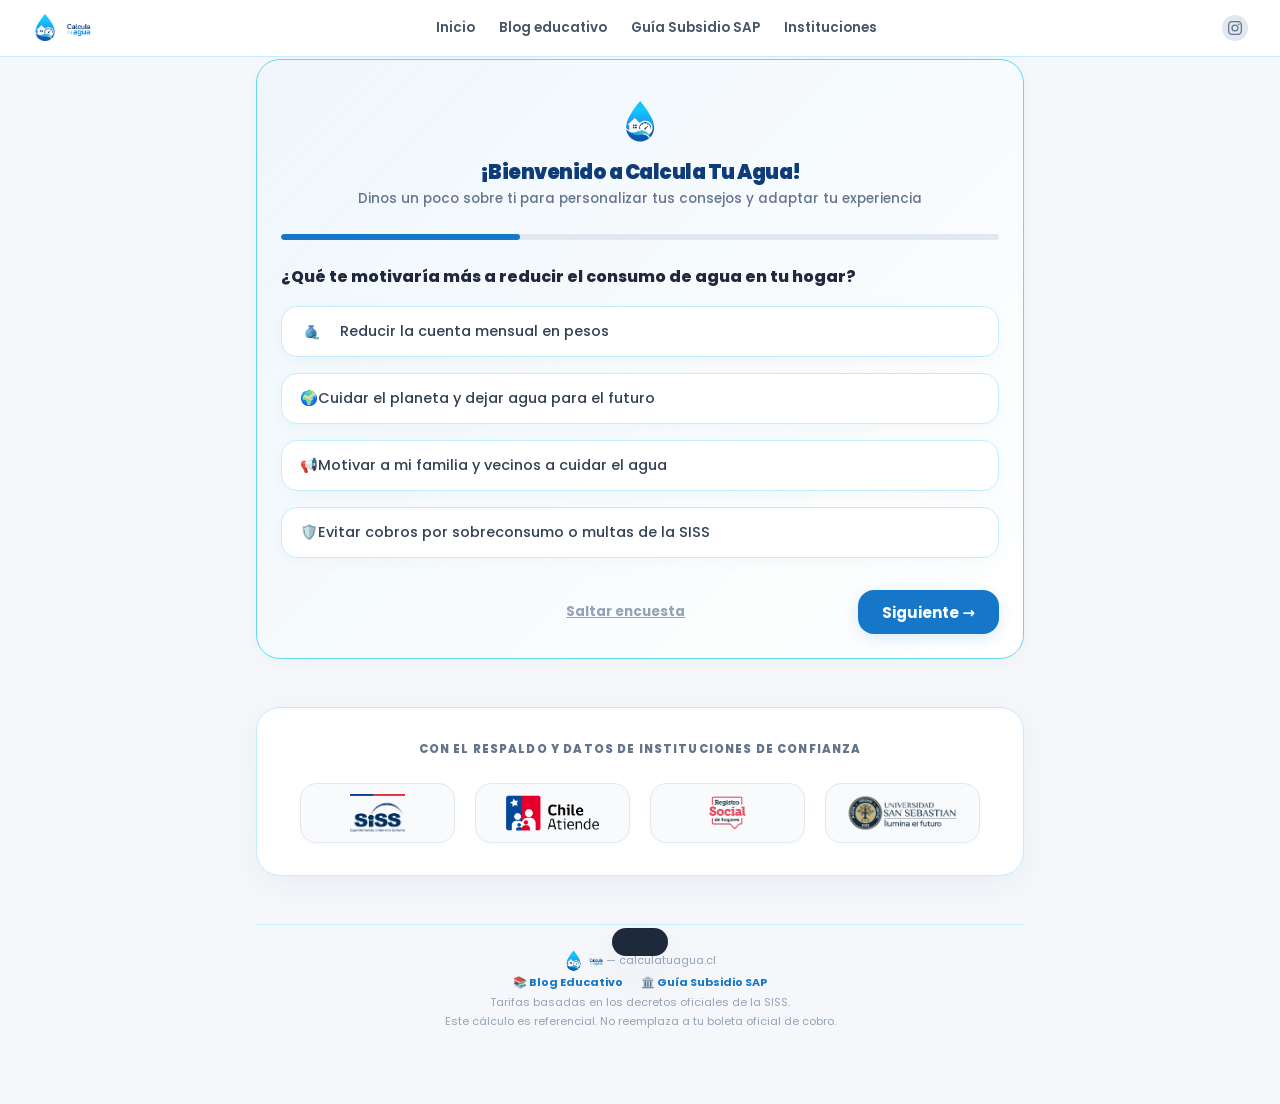
==== index.html @ 757440ad "cambios header" ====
<!DOCTYPE html>
<html lang="es">

<head>
  <meta charset="UTF-8">
  <meta name="viewport" content="width=device-width, initial-scale=1.0">
  <title>Calcula Tu Agua — Ahorra agua, ahorra dinero</title>
  <meta name="description"
    content="Calcula tu consumo de agua, descubre cuánto puedes ahorrar y conoce los subsidios disponibles para familias en Chile. calculatuagua.cl">
  <meta name="keywords"
    content="calcula tu agua, calculadora de agua chile, subsidio agua chile, subsidio sap, siss tarifas agua, consumo agua chile, ahorrar agua chile">

  <!-- Open Graph / Facebook -->
  <meta property="og:type" content="website">
  <meta property="og:url" content="https://calculatuagua.cl/">
  <meta property="og:title" content="Calcula Tu Agua — Simula tu boleta y ahorra agua">
  <meta property="og:description"
    content="Descubre cuánto gastas en agua, cuánto puedes ahorrar con hábitos eficientes y qué subsidios tienes disponibles en Chile.">
  <meta property="og:image" content="https://calculatuagua.cl/logo.png">

  <!-- Twitter -->
  <meta property="twitter:card" content="summary_large_image">
  <meta property="twitter:url" content="https://calculatuagua.cl/">
  <meta property="twitter:title" content="Calcula Tu Agua — Simula tu boleta y ahorra agua">
  <meta property="twitter:description"
    content="Descubre cuánto gastas en agua, cuánto puedes ahorrar con hábitos eficientes y qué subsidios tienes disponibles en Chile.">
  <meta property="twitter:image" content="https://calculatuagua.cl/logo.png">

  <!-- Google Search Console Verification -->
  <meta name="google-site-verification" content="AGREGAR_AQUI_TU_CODIGO_DE_VERIFICACION_DE_GOOGLE">

  <link rel="preconnect" href="https://fonts.googleapis.com">
  <link rel="preconnect" href="https://fonts.gstatic.com" crossorigin>
  <link href="https://fonts.googleapis.com/css2?family=Poppins:wght@300;400;500;600;700;800;900&display=swap"
    rel="stylesheet">
  <link rel="stylesheet" href="estilos_branding.css">
  <link rel="icon" type="image/png" href="logo.png">
  <script src="tarifas.js"></script>
</head>

<body>

  <!-- HEADER PRINCIPAL -->
  <header class="home-header">
    <a href="index.html" class="header-brand">
      <img src="logo.png" alt="Logo" class="header-logo-icon">
      <img src="logo_letras.png" alt="Calcula Tu Agua" class="header-logo-text">
    </a>
    <nav class="header-nav">
      <a href="index.html">Inicio</a>
      <a href="blog.html">Blog educativo</a>
      <a href="subsidio-sap.html">Guía Subsidio SAP</a>
      <a href="#institutionalSection">Instituciones</a>
    </nav>
    <div class="header-social">
      <a href="https://www.instagram.com/calculatuagua/?hl=es" target="_blank" rel="noopener" class="instagram-btn"
        aria-label="Instagram" title="Síguenos en Instagram">
        <svg width="14" height="14" fill="currentColor" viewBox="0 0 16 16">
          <path
            d="M8 0C5.829 0 5.556.01 4.703.048 3.85.088 3.269.222 2.76.42a3.9 3.9 0 0 0-1.417.923A3.9 3.9 0 0 0 .42 2.76C.222 3.268.087 3.85.048 4.7.01 5.555 0 5.827 0 8.001c0 2.172.01 2.444.048 3.297.04.852.174 1.433.372 1.942.205.526.478.972.923 1.417.444.445.89.719 1.416.923.51.198 1.09.333 1.942.372C5.555 15.99 5.827 16 8 16s2.444-.01 3.298-.048c.851-.04 1.434-.174 1.943-.372a3.9 3.9 0 0 0 1.416-.923c.445-.445.718-.891.923-1.417.197-.509.332-1.09.372-1.942C15.99 10.445 16 10.173 16 8s-.01-2.445-.048-3.299c-.04-.851-.175-1.433-.372-1.941a3.9 3.9 0 0 0-.923-1.417A3.9 3.9 0 0 0 13.24.42c-.51-.198-1.092-.333-1.943-.372C10.443.01 10.172 0 7.998 0zm-.717 1.442h.718c2.136 0 2.389.007 3.232.046.78.035 1.204.166 1.486.275.373.145.64.319.92.599s.453.546.598.92c.11.281.24.705.275 1.485.039.843.047 1.096.047 3.231s-.008 2.389-.047 3.232c-.035.78-.166 1.203-.275 1.485a2.5 2.5 0 0 1-.599.919c-.28.28-.546.453-.92.598-.28.11-.704.24-1.485.276-.843.038-1.096.047-3.232.047s-2.39-.009-3.233-.047c-.78-.036-1.203-.166-1.485-.276a2.5 2.5 0 0 1-.92-.598 2.5 2.5 0 0 1-.6-.92c-.109-.281-.24-.705-.275-1.485-.038-.843-.046-1.096-.046-3.233s.008-2.388.046-3.231c.036-.78.166-1.204.276-1.486.145-.373.319-.64.599-.92.28-.28.546-.453.92-.598.282-.11.705-.24 1.485-.276.738-.034 1.024-.044 2.515-.045zm4.988 1.328a.96.96 0 1 0 0 1.92.96.96 0 0 0 0-1.92m-4.27 1.122a4.109 4.109 0 1 0 0 8.217 4.109 4.109 0 0 0 0-8.217m0 1.441a2.667 2.667 0 1 1 0 5.334 2.667 2.667 0 0 1 0-5.334" />
        </svg>
      </a>
    </div>
  </header>

  <!-- HERO -->
  <div class="hero" id="heroSection">
    <div class="hero-blob hero-blob-1"></div>
    <div class="hero-blob hero-blob-2"></div>
    <h1 class="hero-logo-container"
      style="font-size: inherit; font-weight: inherit; margin: 0; line-height: inherit; display: flex; align-items: center; justify-content: center; gap: 12px; flex-wrap: wrap;">
      <img src="logo.png" alt="Logo" class="hero-logo-img" style="height: 52px; width: auto; object-fit: contain;">
      <img src="logo_letras.png" alt="Calcula Tu Agua" class="hero-logo-text"
        style="height: 46px; width: auto; object-fit: contain;">
    </h1>
    <p class="hero-sub">Descubre cuánto gastas en agua, cuánto puedes ahorrar y qué subsidios tienes disponibles</p>
    <div class="hero-badge" id="heroBadge"> calculatuagua.cl — Herramienta para familias chilenas</div>
    <div class="wave-bottom">
      <svg viewBox="0 0 1440 70" preserveAspectRatio="none">
        <path d="M0,35 C240,70 480,0 720,35 C960,70 1200,0 1440,35 L1440,70 L0,70 Z" fill="var(--bg)" />
      </svg>
    </div>
  </div>

  <div class="container">

    <!-- ═══ PAGE 0: ONBOARDING CUESTIONARIO ═══ -->
    <div class="page" id="pageOnboarding">
      <div class="card card-featured stagger" style="margin-top: 2rem;">
        <div class="panel-header">
          <span class="panel-emoji">
            <img src="logo.png" alt="" style="height: 48px; width: auto; object-fit: contain; vertical-align: middle;"
              onerror="this.style.display='none'; this.nextElementSibling.style.display='inline';">
            <span style="display: none;">👋</span>
          </span>
          <div class="panel-title" style="font-size: 20px; font-weight: 900; color: var(--pri-dark);">¡Bienvenido a
            Calcula Tu Agua!</div>
          <div class="panel-subtitle" style="font-size: 13.5px; color: var(--gray-500); margin-top: 4px;">Dinos un poco
            sobre ti para personalizar tus consejos y adaptar tu experiencia</div>
        </div>

        <div class="carousel-progress"
          style="margin: 1.5rem 0; background: #e2e8f0; height: 6px; border-radius: 3px; overflow: hidden;">
          <div class="carousel-progress-fill" id="onboardingProgress"
            style="width: 33%; height: 100%; background: var(--pri); transition: width 0.3s;"></div>
        </div>

        <div id="onboardingQuestionContainer" style="min-height: 180px; margin-bottom: 1.5rem;"></div>

        <div style="display: flex; gap: 10px; justify-content: space-between; align-items: center; flex-wrap: wrap;">
          <button class="carousel-back" id="btnOnboardingPrev" onclick="onboardingPrev()"
            style="visibility: hidden; padding: 10px 18px; border: 1.5px solid var(--border); background: var(--card); border-radius: var(--r); font-weight: 700; color: var(--gray-600); cursor: pointer;">←
            Anterior</button>
          <button onclick="skipOnboarding()"
            style="font-size: 13.5px; font-weight: 700; color: var(--gray-400); background: none; border: none; cursor: pointer; text-decoration: underline;">Saltar
            encuesta</button>
          <button class="carousel-arrow carousel-next" id="btnOnboardingNext" onclick="onboardingNext()"
            style="padding: 10px 24px; min-height: 44px; margin: 0; display: inline-flex; align-items: center; justify-content: center; background: var(--pri); color: white; border: none; border-radius: var(--r); font-weight: 700; cursor: pointer;">Siguiente
            →</button>
        </div>
      </div>
    </div>

    <!-- ═══ PAGE 1: INPUT ═══ -->
    <div class="page active" id="pageInput">

      <div id="profileBadgeContainer" style="margin-bottom: 1rem; display: none;"></div>
      <div id="profileNoticeContainer"></div>

      <div class="section-label"><span class="dot"></span> Tu ubicación y empresa de agua</div>
      <div class="card card-featured">
        <div class="card-header"><span class="icon-badge"><img src="icon_location.png" alt=""
              onerror="this.style.display='none'; this.nextElementSibling.style.display='inline-block';"><span
              style="display: none; font-size: 18px;">📍</span></span>Ubicación y Empresa Sanitaria</div>
        <div style="display: flex; flex-direction: column; gap: 12px; margin-top: 8px;">
          <div>
            <label for="regionSelect"
              style="font-size: 11px; font-weight: 700; color: var(--gray-500); text-transform: uppercase; margin-bottom: 4px; display: block;">Región</label>
            <select id="regionSelect" class="region-select" aria-label="Región"></select>
          </div>
          <div>
            <label for="communeSelect"
              style="font-size: 11px; font-weight: 700; color: var(--gray-500); text-transform: uppercase; margin-bottom: 4px; display: block;">Comuna</label>
            <select id="communeSelect" class="region-select" aria-label="Comuna"></select>
          </div>
          <div id="companyAutoInfo" style="display: none;">
            <label
              style="font-size: 11px; font-weight: 700; color: var(--gray-500); text-transform: uppercase; margin-bottom: 4px; display: block;">Empresa
              Sanitaria</label>
            <div id="companyAutoName"
              style="background: var(--gray-50); border: 1.5px solid var(--border); border-radius: var(--r); padding: 10px 14px; font-size: 14px; font-weight: 600; color: var(--pri-dark); display: flex; align-items: center; gap: 8px;">
              <span class="icon-badge sm"><img src="icon_location.png" alt=""
                  onerror="this.style.display='none'; this.nextElementSibling.style.display='inline-block';"><span
                  style="display: none; font-size: 14px;">🏢</span></span>
              <span id="companyAutoText"></span>
            </div>
          </div>
          <div id="companySelectContainer" style="display: none;">
            <label for="companySelect"
              style="font-size: 11px; font-weight: 700; color: var(--gray-500); text-transform: uppercase; margin-bottom: 4px; display: block;">Empresa
              Sanitaria / Sector Tarifario</label>
            <select id="companySelect" class="region-select" aria-label="Empresa sanitaria"></select>
          </div>
        </div>
      </div>

      <div class="section-label"><span class="dot"></span> Opciones de facturación</div>
      <div class="card">
        <div class="card-header"><span class="icon-badge"><img src="icon_settings.png" alt=""
              onerror="this.style.display='none'; this.nextElementSibling.style.display='inline-block';"><span
              style="display: none; font-size: 18px;">⚙️</span></span>Opciones de cálculo</div>
        <div style="display: flex; flex-direction: column; gap: 12px; margin-top: 8px;">
          <label
            style="display: flex; align-items: flex-start; gap: 10px; cursor: pointer; font-size: 14.5px; font-weight: 500; color: var(--gray-700);">
            <input type="checkbox" id="chkSewer"
              style="margin-top: 4px; width: 18px; height: 18px; accent-color: var(--pri); cursor: pointer;">
            <div>
              <strong style="display: inline-flex; align-items: center; gap: 4px;"><span class="icon-badge sm"><img
                    src="logo.png" alt=""
                    onerror="this.style.display='none'; this.nextElementSibling.style.display='inline-block';"><span
                    style="display: none; font-size: 14px;">💧</span></span>Incluir agua sucia (Alcantarillado)</strong>
              <div style="font-size: 12px; color: var(--gray-400); font-weight: 400;">Activa esto si también te cobran
                por retirar y limpiar el agua usada en el hogar</div>
            </div>
          </label>
          <label
            style="display: flex; align-items: flex-start; gap: 10px; cursor: pointer; font-size: 14.5px; font-weight: 500; color: var(--gray-700);">
            <input type="checkbox" id="chkIva"
              style="margin-top: 4px; width: 18px; height: 18px; accent-color: var(--pri); cursor: pointer;">
            <div>
              <strong style="display: inline-flex; align-items: center; gap: 4px;"><span class="icon-badge sm"><img
                    src="icon_calc.png" alt=""
                    onerror="this.style.display='none'; this.nextElementSibling.style.display='inline-block';"><span
                    style="display: none; font-size: 14px;">🧾</span></span>Incluir IVA (19%)</strong>
              <div style="font-size: 12px; color: var(--gray-400); font-weight: 400;">Agrega el impuesto obligatorio
                (IVA) para ver el precio total real a pagar</div>
            </div>
          </label>
          <label
            style="display: flex; align-items: flex-start; gap: 10px; cursor: pointer; font-size: 14.5px; font-weight: 500; color: var(--gray-700);">
            <input type="checkbox" id="chkSummer"
              style="margin-top: 4px; width: 18px; height: 18px; accent-color: var(--pri); cursor: pointer;">
            <div>
              <strong style="display: inline-flex; align-items: center; gap: 4px;"><span class="icon-badge sm"><img
                    src="icon_summer.png" alt=""
                    onerror="this.style.display='none'; this.nextElementSibling.style.display='inline-block';"><span
                    style="display: none; font-size: 14px;">☀️</span></span>Recargo de Verano (Sobreconsumo)</strong>
              <div style="font-size: 12px; color: var(--gray-400); font-weight: 400;">Activa esto si estás en los meses
                de verano y tu consumo supera los 40 m³ al mes</div>
            </div>
          </label>
        </div>
      </div>

      <div class="section-label"><span class="dot"></span> ¿Cuántas personas viven en tu hogar?</div>
      <div class="card">
        <div class="people-row stagger" id="peopleRow" role="group" aria-label="Número de personas"></div>
      </div>

      <div class="section-label"><span class="dot"></span> Ajusta tus hábitos de consumo</div>
      <div class="card" id="activityList"></div>

      <div class="cta-wrap">
        <button class="cta-btn" id="calcBtn" onclick="showResults()">
          <span class="cta-icon"><img src="icon_calc.png" alt=""
              style="height: 1.2em; width: auto; vertical-align: middle; margin-right: 4px;"
              onerror="this.style.display='none'; this.nextElementSibling.style.display='inline';"><span
              style="display: none;">📊</span></span> Calcular mi consumo
        </button>
      </div>
    </div>

    <!-- ═══ PAGE 2: RESULTS CAROUSEL ═══ -->
    <div class="page" id="pageResults">
      <div class="carousel-wrapper">
        <div class="carousel-topbar">
          <button class="carousel-back" onclick="goBack()">← Volver a editar</button>
          <img src="logo.png" alt="" style="height: 28px; width: auto; object-fit: contain;"
            onerror="this.style.display='none';">
          <div class="carousel-counter" id="carouselCounter">1 / 5</div>
        </div>

        <div class="carousel-viewport" id="carouselViewport">

          <!-- PANEL 1: Tu Consumo -->
          <div class="panel active" id="panel-0">
            <div class="panel-inner">
              <div class="panel-header">
                <span class="panel-emoji">
                  <img src="logo.png" alt=""
                    style="height: 48px; width: auto; object-fit: contain; vertical-align: middle;"
                    onerror="this.style.display='none'; this.nextElementSibling.style.display='inline';">
                  <span style="display: none;">💧</span>
                </span>
                <div class="panel-title">Tu Consumo Mensual</div>
                <div class="panel-subtitle">Así es como usas el agua cada mes</div>
              </div>
              <div class="panel-body" id="panelConsumo"></div>
            </div>
          </div>

          <!-- PANEL 2: Comparación -->
          <div class="panel" id="panel-1">
            <div class="panel-inner">
              <div class="panel-header">
                <span class="panel-emoji">
                  <img src="icon_comparison.png" alt=""
                    style="height: 48px; width: auto; object-fit: contain; vertical-align: middle;"
                    onerror="this.style.display='none'; this.nextElementSibling.style.display='inline';">
                  <span style="display: none;">📊</span>
                </span>
                <div class="panel-title">¿Cómo te comparas?</div>
                <div class="panel-subtitle">Tu consumo vs. el promedio chileno</div>
              </div>
              <div class="panel-body" id="panelCompara"></div>
            </div>
          </div>

          <!-- PANEL 3: Subsidios -->
          <div class="panel" id="panel-2">
            <div class="panel-inner">
              <div class="panel-header">
                <span class="panel-emoji">
                  <img src="icon_subsidies.png" alt=""
                    style="height: 48px; width: auto; object-fit: contain; vertical-align: middle;"
                    onerror="this.style.display='none'; this.nextElementSibling.style.display='inline';">
                  <span style="display: none;">🏛️</span>
                </span>
                <div class="panel-title">Subsidios para Ti</div>
                <div class="panel-subtitle">Ayuda disponible para tu hogar</div>
              </div>
              <div class="panel-body" id="panelSubsidio"></div>
            </div>
          </div>

          <!-- PANEL 4: Ahorro -->
          <div class="panel" id="panel-3">
            <div class="panel-inner">
              <div class="panel-header">
                <span class="panel-emoji">
                  <img src="icon_savings.png" alt=""
                    style="height: 48px; width: auto; object-fit: contain; vertical-align: middle;"
                    onerror="this.style.display='none'; this.nextElementSibling.style.display='inline';">
                  <span style="display: none;">💰</span>
                </span>
                <div class="panel-title">¡Puedes Ahorrar!</div>
                <div class="panel-subtitle">Si adoptas hábitos eficientes</div>
              </div>
              <div class="panel-body" id="panelAhorro"></div>
            </div>
          </div>

          <!-- PANEL 5: Consejos + Compartir -->
          <div class="panel" id="panel-4">
            <div class="panel-inner">
              <div class="panel-header">
                <span class="panel-emoji">
                  <img src="icon_tips.png" alt=""
                    style="height: 48px; width: auto; object-fit: contain; vertical-align: middle;"
                    onerror="this.style.display='none'; this.nextElementSibling.style.display='inline';">
                  <span style="display: none;">🌟</span>
                </span>
                <div class="panel-title">Consejos para Ti</div>
                <div class="panel-subtitle">Cambia estos hábitos y ahorra</div>
              </div>
              <div class="panel-body" id="panelConsejos"></div>
            </div>
          </div>

        </div>

        <div class="carousel-progress">
          <div class="carousel-progress-fill" id="progressFill" style="width:20%"></div>
        </div>

        <div class="carousel-nav">
          <div class="carousel-dots" id="carouselDots"></div>
          <div class="carousel-buttons">
            <button class="carousel-arrow carousel-prev" id="btnPrev" onclick="carouselPrev()" disabled>
              ← Anterior
            </button>
            <button class="carousel-arrow carousel-next" id="btnNext" onclick="carouselNext()">
              Siguiente →
            </button>
          </div>
        </div>
      </div>
    </div>

    <!-- Sección de Logos Institucionales Reorganizados y Llamativos (USS, SISS, ChileAtiende, RSH) -->
    <div class="institutional-section stagger" id="institutionalSection">
      <p class="institutional-title">Con el respaldo y datos de instituciones de confianza</p>
      <div class="institutional-logos">
        <!-- Logo SISS (Superintendencia de Servicios Sanitarios) -->
        <a href="https://www.siss.gob.cl" target="_blank" rel="noopener" class="inst-logo-card">
          <!-- Espacio para agregar logo_siss.png en alta calidad -->
          <img src="logo_siss.png" alt="SISS" class="inst-logo-img"
            onerror="this.style.display='none'; this.nextElementSibling.style.display='block';">
          <span class="inst-logo-fallback" style="display: none;">SISS</span>
        </a>

        <!-- Logo ChileAtiende -->
        <a href="https://www.chileatiende.gob.cl" target="_blank" rel="noopener" class="inst-logo-card">
          <!-- Espacio para agregar logo_chileatiende.png en alta calidad -->
          <img src="logo_chileatiende.png" alt="ChileAtiende" class="inst-logo-img"
            onerror="this.style.display='none'; this.nextElementSibling.style.display='block';">
          <span class="inst-logo-fallback" style="display: none;">ChileAtiende</span>
        </a>

        <!-- Logo RSH (Registro Social de Hogares) -->
        <a href="https://rsh.ministeriodesarrollosocial.gob.cl" target="_blank" rel="noopener" class="inst-logo-card">
          <!-- Espacio para agregar logo_rsh.png en alta calidad -->
          <img src="logo_rsh.png" alt="Registro Social de Hogares" class="inst-logo-img"
            onerror="this.style.display='none'; this.nextElementSibling.style.display='block';">
          <span class="inst-logo-fallback" style="display: none;">RSH</span>
        </a>

        <!-- Logo USS (Universidad San Sebastián) -->
        <a href="https://www.uss.cl" target="_blank" rel="noopener" class="inst-logo-card">
          <!-- Espacio para agregar logo_uss.png en alta calidad -->
          <img src="logo_uss.png" alt="Universidad San Sebastián" class="inst-logo-img"
            onerror="this.style.display='none'; this.nextElementSibling.style.display='block';">
          <span class="inst-logo-fallback" style="display: none;">USS</span>
        </a>
      </div>
    </div>

    <div class="footer">
      <strong style="display: inline-flex; align-items: center; gap: 6px; vertical-align: middle;">
        <img src="logo.png" alt="Logo" style="height: 24px; width: auto; object-fit: contain;">
        <img src="logo_letras.png" alt="Calcula Tu Agua" style="height: 18px; width: auto; object-fit: contain;">
      </strong> — calculatuagua.cl<br>
      <a href="blog.html" style="font-weight: 700; color: var(--pri); margin-right: 15px;">📚 Blog Educativo</a>
      <a href="subsidio-sap.html" style="font-weight: 700; color: var(--pri);">🏛️ Guía Subsidio SAP</a><br>
      Tarifas basadas en los decretos oficiales de la SISS.<br>
      Este cálculo es referencial. No reemplaza a tu boleta oficial de cobro.
    </div>
  </div>

  <div class="toast" id="toast"></div>

  <script>
    /* ══════════════════════ DATA ══════════════════════ */
    // TARIFF_DB cargado externamente desde tarifas.js

    const REGION_NAMES = {
      "RM": "Región Metropolitana de Santiago",
      "XV": "Región de Arica y Parinacota",
      "I": "Región de Tarapacá",
      "II": "Región de Antofagasta",
      "III": "Región de Atacama",
      "IV": "Región de Coquimbo",
      "V": "Región de Valparaíso",
      "VI": "Región del Libertador General Bernardo O'Higgins",
      "VII": "Región del Maule",
      "XVI": "Región de Ñuble",
      "VIII": "Región del Biobío",
      "IX": "Región de La Araucanía",
      "XIV": "Región de Los Ríos",
      "X": "Región de Los Lagos",
      "XI": "Región de Aysén",
      "XII": "Región de Magallanes y de la Antártica Chilena"
    };

    // Behavioral Profiles (WHY Project)
    const PROFILES = {
      fearful: {
        name: "El Asustadizo (Fearful)",
        emoji: "🛡️",
        desc: "Valoras la seguridad, la certeza y el respaldo institucional de tus cálculos.",
        badgeClass: "badge-fearful"
      },
      stubborn: {
        name: "El Austero (Stubborn)",
        emoji: "🌱",
        desc: "Valoras la ecología y soluciones de costo cero para ahorrar agua de forma práctica.",
        badgeClass: "badge-stubborn"
      },
      homo_economicus: {
        name: "El Calculador (Homo Economicus)",
        emoji: "📈",
        desc: "Valoras el ahorro financiero en pesos y el retorno de inversión.",
        badgeClass: "badge-economicus"
      },
      influencer: {
        name: "El Líder Social (Influencer)",
        emoji: "📢",
        desc: "Valoras el impacto comunitario y te gusta motivar a tus vecinos.",
        badgeClass: "badge-influencer"
      },
      careful: {
        name: "El Cauteloso (Careful)",
        emoji: "🔍",
        desc: "Valoras la precisión técnica y conocer el desglose exacto de las fórmulas.",
        badgeClass: "badge-careful"
      },
      early_adopter: {
        name: "El Pionero (Early Adopter)",
        emoji: "🚀",
        desc: "Te interesan las innovaciones tecnológicas y las tendencias digitales.",
        badgeClass: "badge-early"
      },
      uninterested: {
        name: "El Desinteresado (Uninterested)",
        emoji: "⚡",
        desc: "Prefieres simplicidad, respuestas rápidas y mínimo esfuerzo para calcular.",
        badgeClass: "badge-uninterested"
      }
    };

    const AC = [
      { id: 'shower', lb: 'Ducha', ic: '🚿', ds: 'minutos por persona / día', mn: 0, mx: 20, st: 1, df: 0, u: 'min', lpu: 10, ev: 5, el: null, pp: true, tip: 'Reducir la ducha de 8 a 5 min ahorra ~30 litros por persona al día.', th: [5, 12] },
      { id: 'toilet', lb: 'Descarga de WC', ic: '🚽', ds: 'veces por persona / día', mn: 0, mx: 12, st: 1, df: 0, u: 'veces', lpu: 8, ev: 5, el: 4, pp: true, tip: 'Un WC con doble descarga (3L/6L) puede reducir 50% del consumo del baño.', th: [4, 8] },
      { id: 'teeth', lb: 'Cepillado de dientes', ic: '🪥', ds: 'veces por persona / día', mn: 0, mx: 6, st: 1, df: 0, u: 'veces', lpu: 6, ev: 3, el: 1, pp: true, tip: 'Cerrar la llave mientras te cepillas ahorra hasta 5 litros por cepillado.', th: [2, 4] },
      { id: 'dishes', lb: 'Lavado de platos', ic: '🍽️', ds: 'veces al día (hogar)', mn: 0, mx: 6, st: 1, df: 0, u: 'veces', lpu: 15, ev: 2, el: 5, pp: false, tip: 'Llenar un recipiente reduce de 15 a 5 litros por lavada.', th: [2, 4] },
      { id: 'laundry', lb: 'Lavadora', ic: '👕', ds: 'cargas por semana', mn: 0, mx: 14, st: 1, df: 0, u: 'cargas', lpu: 65, ev: 2, el: null, pp: false, wk: true, tip: 'Usa carga completa y programa corto. Evita lavadas parciales.', th: [3, 7] },
      { id: 'cook', lb: 'Cocinar, beber y otros', ic: '🍳', ds: 'litros estimados / día (hogar)', mn: 0, mx: 30, st: 1, df: 0, u: 'L', lpu: 1, ev: 6, el: null, pp: false, tip: 'Reutiliza el agua de cocción de verduras para regar plantas.', th: [8, 15] },
      { id: 'garden', lb: 'Riego de jardín / huerto', ic: '🌱', ds: 'veces por semana', mn: 0, mx: 7, st: 1, df: 0, u: 'veces', lpu: 30, ev: 0, el: 20, pp: false, wk: true, tip: 'Riega temprano o al atardecer. Usa agua reutilizada.', th: [2, 5] },
    ];
    const SUB_T = [{ l: 'RSH 0–40%', p: 85 }, { l: 'RSH 41–70%', p: 50 }, { l: 'RSH 71–90%', p: 25 }];
    const SUB_MAX = 13, SUB_MAX_SSO = 15, AVG_PP = 3.8;
    let ppl = 4;
    let selectedTariff = null;
    const V = {}; AC.forEach(a => V[a.id] = a.df);

    // Onboarding Survey State
    let onboardingStep = 0;
    const onboardingAnswers = [];
    let userProfile = null;

    const ONBOARDING_QUESTIONS = [
      {
        q: "¿Qué te motivaría más a reducir el consumo de agua en tu hogar?",
        options: [
          { text: "💵 Reducir la cuenta mensual en pesos", score: { homo_economicus: 3, uninterested: 1 } },
          { text: "🌍 Cuidar el planeta y dejar agua para el futuro", score: { stubborn: 3 } },
          { text: "📢 Motivar a mi familia y vecinos a cuidar el agua", score: { influencer: 3 } },
          { text: "🛡️ Evitar cobros por sobreconsumo o multas de la SISS", score: { careful: 2, fearful: 2 } }
        ]
      },
      {
        q: "¿Cómo actúas frente a las recomendaciones de ahorro?",
        options: [
          { text: "🚀 Me gusta probar nuevas tecnologías y dispositivos eficientes", score: { early_adopter: 3 } },
          { text: "🌱 Prefiero consejos prácticos que no me cuesten un peso", score: { stubborn: 3 } },
          { text: "📈 Solo me interesa si veo una baja real en el cobro de mi boleta", score: { homo_economicus: 3 } },
          { text: "⚡ No me gusta complicarme la vida, prefiero no hacer grandes cambios", score: { uninterested: 3 } }
        ]
      },
      {
        q: "Al tomar decisiones en tu hogar, ¿qué es lo más importante para ti?",
        options: [
          { text: "🛡️ Tener la seguridad y el respaldo técnico de que las cosas funcionan bien", score: { fearful: 3 } },
          { text: "🔍 Saber exactamente en qué se gasta cada peso y cada litro", score: { careful: 3 } },
          { text: "⚡ Tener comodidad y no perder tiempo con cosas complejas", score: { uninterested: 3 } },
          { text: "📢 Ser un referente en mi comunidad para un cambio positivo", score: { influencer: 3 } }
        ]
      }
    ];

    /* ══════════════════════ UTILS ══════════════════════ */
    function gc() { return selectedTariff }

    function calculateDetailedTariff(m3) {
      const c = selectedTariff;
      if (!c) return { fixedCharge: 0, baseVariableCharge: 0, summerSurcharge: 0, sewerageCharge: 0, subtotal: 0, iva: 0, total: 0 };

      const fixedCharge = c.f;

      const includeSummer = document.getElementById('chkSummer') ? document.getElementById('chkSummer').checked : false;
      const includeSewer = document.getElementById('chkSewer') ? document.getElementById('chkSewer').checked : false;
      const includeIva = document.getElementById('chkIva') ? document.getElementById('chkIva').checked : false;

      let baseVariableCharge = 0;
      let summerSurcharge = 0;

      if (includeSummer) {
        if (m3 <= 40) {
          baseVariableCharge = m3 * c.t2;
          summerSurcharge = 0;
        } else {
          baseVariableCharge = 40 * c.t2;
          summerSurcharge = (m3 - 40) * c.t3;
        }
      } else {
        baseVariableCharge = m3 * c.t1;
        summerSurcharge = 0;
      }

      let sewerageCharge = 0;
      if (includeSewer) {
        sewerageCharge = m3 * c.al;
      }

      const subtotal = fixedCharge + baseVariableCharge + summerSurcharge + sewerageCharge;
      let iva = 0;
      if (includeIva) {
        iva = subtotal * 0.19;
      }

      const total = subtotal + iva;

      return {
        fixedCharge: Math.round(fixedCharge),
        baseVariableCharge: Math.round(baseVariableCharge),
        summerSurcharge: Math.round(summerSurcharge),
        sewerageCharge: Math.round(sewerageCharge),
        subtotal: Math.round(subtotal),
        iva: Math.round(iva),
        total: Math.round(total)
      };
    }

    function tariff(m3) {
      return calculateDetailedTariff(m3).total;
    }

    function aD(a, eff) { const val = eff ? a.ev : V[a.id], lit = eff && a.el !== null ? a.el : a.lpu, raw = a.wk ? (val * lit / 7) : (val * lit); return raw * (a.pp ? ppl : 1) }
    function tD(eff) { return Math.round(AC.reduce((s, a) => s + aD(a, eff), 0)) }
    function fm(n) { return Math.round(n).toLocaleString('es-CL') }
    function fD(n) { return parseFloat(n.toFixed(1)) }
    function sC(a) { const v = V[a.id]; return v <= a.th[0] ? 'vol-low' : v <= a.th[1] ? 'vol-med' : 'vol-high' }

    function getEmojiImg(emoji, size = '1.5em', style = '') {
      if (emoji === '📲') {
        return `<svg class="svg-icon" viewBox="0 0 24 24" style="height: ${size}; width: auto; vertical-align: middle; display: inline-block; filter: drop-shadow(0 2px 4px rgba(34, 197, 94, 0.25)); ${style}" xmlns="http://www.w3.org/2000/svg">
          <defs><linearGradient id="waGrad" x1="0%" y1="0%" x2="100%" y2="100%"><stop offset="0%" stop-color="#4ade80" /><stop offset="100%" stop-color="#22c55e" /></linearGradient></defs>
          <circle cx="12" cy="12" r="11" fill="url(#waGrad)" />
          <g transform="translate(3, 3) scale(0.75)">
            <path d="M12.0103 2C6.4877 2 2.01025 6.47745 2.01025 12C2.01025 13.8899 2.5353 15.6599 3.44785 17.1689L2.5561 20.201C2.33055 20.968 3.04315 21.6806 3.81005 21.455L6.842 20.5632C8.35085 21.4758 10.1207 22.0008 12.0103 22.0008C17.5328 22.0008 22.0103 17.5233 22.0103 12.0008C22.0103 6.47825 17.5328 2.0008 12.0103 2.0008ZM16.3262 15.5619C16.2057 15.9085 15.7171 16.2443 15.2285 16.3537C14.8927 16.4308 14.4485 16.4855 13.0805 15.9263C11.3963 15.2446 10.191 13.7915 10.0927 13.6593C9.99435 13.5271 9.2415 12.5441 9.2415 11.5283C9.2415 10.5126 9.7742 10.0035 9.9729 9.7946C10.1716 9.5857 10.4571 9.5085 10.6997 9.5085C10.8202 9.5085 10.9295 9.5085 11.0278 9.5195C11.1261 9.5305 11.3248 9.5741 11.456 9.8816C11.5765 10.1565 11.873 10.8712 11.906 10.9369C11.939 11.0026 11.972 11.0908 11.9173 11.2002C11.8626 11.3096 11.8188 11.3533 11.7531 11.4304C11.6874 11.5075 11.6103 11.5957 11.5332 11.6839C11.4561 11.7721 11.3679 11.8704 11.4662 12.0465C11.5645 12.2226 11.906 12.7873 12.4172 13.2452C13.0526 13.8247 13.5742 14.0008 13.7941 14.089C13.9146 14.1326 14.0458 14.1326 14.1552 14.0121C14.2646 13.8916 14.3958 13.6929 14.527 13.4942C14.6582 13.2955 14.7464 13.2736 14.9563 13.3507C15.1662 13.4278 16.2704 13.9704 16.4903 14.0798C16.7102 14.1892 16.8529 14.2329 16.9076 14.3211C16.9623 14.4093 16.9623 14.8693 16.8529 15.1768L16.3262 15.5619Z" fill="white" />
          </g>
        </svg><span style="display: none;">${emoji}</span>`;
      }
      if (emoji === '📄') {
        return `<svg class="svg-icon" viewBox="0 0 24 24" style="height: ${size}; width: auto; vertical-align: middle; display: inline-block; filter: drop-shadow(0 2px 4px rgba(239, 68, 68, 0.25)); ${style}" xmlns="http://www.w3.org/2000/svg">
          <defs><linearGradient id="pdfGrad" x1="0%" y1="0%" x2="100%" y2="100%"><stop offset="0%" stop-color="#f87171" /><stop offset="100%" stop-color="#ef4444" /></linearGradient></defs>
          <circle cx="12" cy="12" r="11" fill="url(#pdfGrad)" />
          <path d="M8 7v10h8V9.5L13.5 7H8zm4.5 1v2.5H15v.5h-2.5V8zM9.5 9h2v.5h-2V9zm0 2h5v.5h-5V11zm0 2h5v.5h-5V13z" fill="white" />
        </svg><span style="display: none;">${emoji}</span>`;
      }
      if (emoji === '💾') {
        return `<svg class="svg-icon" viewBox="0 0 24 24" style="height: ${size}; width: auto; vertical-align: middle; display: inline-block; filter: drop-shadow(0 2px 4px rgba(37, 99, 235, 0.25)); ${style}" xmlns="http://www.w3.org/2000/svg">
          <defs><linearGradient id="saveGrad" x1="0%" y1="0%" x2="100%" y2="100%"><stop offset="0%" stop-color="#60a5fa" /><stop offset="100%" stop-color="#2563eb" /></linearGradient></defs>
          <circle cx="12" cy="12" r="11" fill="url(#saveGrad)" />
          <path d="M7 7h8.5L17 8.5V17H7V7zm2 1v3.5h5V8H9zm0 8h6v-3.5H9V16z" fill="white" />
        </svg><span style="display: none;">${emoji}</span>`;
      }
      if (emoji === '📂') {
        return `<svg class="svg-icon" viewBox="0 0 24 24" style="height: ${size}; width: auto; vertical-align: middle; display: inline-block; filter: drop-shadow(0 2px 4px rgba(245, 158, 11, 0.25)); ${style}" xmlns="http://www.w3.org/2000/svg">
          <defs><linearGradient id="loadGrad" x1="0%" y1="0%" x2="100%" y2="100%"><stop offset="0%" stop-color="#fbbf24" /><stop offset="100%" stop-color="#d97706" /></linearGradient></defs>
          <circle cx="12" cy="12" r="11" fill="url(#loadGrad)" />
          <path d="M6 7v10h12V9h-5.5L11 7H6zm1.5 3h9v5.5h-9V10z" fill="white" />
        </svg><span style="display: none;">${emoji}</span>`;
      }
      if (emoji === '🔄') {
        return `<svg class="svg-icon" viewBox="0 0 24 24" style="height: ${size}; width: auto; vertical-align: middle; display: inline-block; filter: drop-shadow(0 2px 4px rgba(6, 182, 212, 0.25)); ${style}" xmlns="http://www.w3.org/2000/svg">
          <defs><linearGradient id="resetGrad" x1="0%" y1="0%" x2="100%" y2="100%"><stop offset="0%" stop-color="#22d3ee" /><stop offset="100%" stop-color="#0891b2" /></linearGradient></defs>
          <circle cx="12" cy="12" r="11" fill="url(#resetGrad)" />
          <path d="M12 7.5v-2L8.5 8.5 12 11.5v-2a3.5 3.5 0 1 1-3.5 3.5H7a5 5 0 1 0 5-5z" fill="white" />
        </svg><span style="display: none;">${emoji}</span>`;
      }
      if (emoji === '🍞') {
        return `<svg class="svg-icon" viewBox="0 0 24 24" style="height: ${size}; width: auto; vertical-align: middle; display: inline-block; filter: drop-shadow(0 2px 4px rgba(249, 115, 22, 0.25)); ${style}" xmlns="http://www.w3.org/2000/svg">
          <defs><linearGradient id="breadGrad" x1="0%" y1="0%" x2="100%" y2="100%"><stop offset="0%" stop-color="#fcd34d" /><stop offset="100%" stop-color="#f97316" /></linearGradient></defs>
          <circle cx="12" cy="12" r="11" fill="url(#breadGrad)" />
          <g transform="translate(4, 4) scale(0.03125)">
            <path d="M256 32C192 32 0 64 0 192c0 35.3 28.7 64 64 64V432c0 26.5 21.5 48 48 48H400c26.5 0 48-21.5 48-48V256c35.3 0 64-28.7 64-64C512 64 320 32 256 32z" fill="white" />
          </g>
        </svg><span style="display: none;">${emoji}</span>`;
      }
      if (emoji === '🚌') {
        return `<svg class="svg-icon" viewBox="0 0 24 24" style="height: ${size}; width: auto; vertical-align: middle; display: inline-block; filter: drop-shadow(0 2px 4px rgba(220, 38, 38, 0.25)); ${style}" xmlns="http://www.w3.org/2000/svg">
          <defs><linearGradient id="busGrad" x1="0%" y1="0%" x2="100%" y2="100%"><stop offset="0%" stop-color="#f87171" /><stop offset="100%" stop-color="#dc2626" /></linearGradient></defs>
          <circle cx="12" cy="12" r="11" fill="url(#busGrad)" />
          <g transform="translate(4, 4)">
            <path d="M16 7a1 1 0 0 1-1 1v3.5c0 .818-.393 1.544-1 2v2a.5.5 0 0 1-.5.5h-2a.5.5 0 0 1-.5-.5V14H5v1.5a.5.5 0 0 1-.5.5h-2a.5.5 0 0 1-.5-.5v-2a2.5 2.5 0 0 1-1-2V8a1 1 0 0 1-1-1V5a1 1 0 0 1 1-1V2.64C1 1.452 1.845.408 3.064.268A44 44 0 0 1 8 0c2.1 0 3.792.136 4.936.268C14.155.408 15 1.452 15 2.64V4a1 1 0 0 1 1 1zM3.552 3.22A43 43 0 0 1 8 3c1.837 0 3.353.107 4.448.22a.5.5 0 0 0 .104-.994A44 44 0 0 0 8 2c-1.876 0-3.426.109-4.552.226a.5.5 0 1 0 .104.994M8 4c-1.876 0-3.426.109-4.552.226A.5.5 0 0 0 3 4.723v3.554a.5.5 0 0 0 .448.497C4.574 8.891 6.124 9 8 9s3.426-.109 4.552-.226A.5.5 0 0 0 13 8.277V4.723a.5.5 0 0 0-.448-.497A44 44 0 0 0 8 4m-3 7a1 1 0 1 0-2 0 1 1 0 0 0 2 0m8 0a1 1 0 1 0-2 0 1 1 0 0 0 2 0m-7 0a1 1 0 0 0 1 1h2a1 1 0 1 0 0-2H7a1 1 0 0 0-1 1" fill="white" />
          </g>
        </svg><span style="display: none;">${emoji}</span>`;
      }
      if (emoji === '🫒') {
        return `<svg class="svg-icon" viewBox="0 0 24 24" style="height: ${size}; width: auto; vertical-align: middle; display: inline-block; filter: drop-shadow(0 2px 4px rgba(101, 163, 13, 0.25)); ${style}" xmlns="http://www.w3.org/2000/svg">
          <defs><linearGradient id="oilGrad" x1="0%" y1="0%" x2="100%" y2="100%"><stop offset="0%" stop-color="#a3e635" /><stop offset="100%" stop-color="#65a30d" /></linearGradient></defs>
          <circle cx="12" cy="12" r="11" fill="url(#oilGrad)" />
          <g transform="translate(5, 3.5) scale(0.58)">
            <path d="M10 1c0-.6-.4-1-1-1H7C6.4 0 6 .4 6 1v1H5v2.1C3.8 5.6 3 7.2 3 9v12c0 1.1.9 2 2 2h6c1.1 0 2-.9 2-2V9c0-1.8-.8-3.4-2-4.9V2h-1V1zm1 8v3H5V9c0-1.3.5-2.4 1.2-3.4.2-.2.3-.4.5-.6h2.6c.2.2.3.4.5.6C10.5 6.6 11 7.7 11 9zm-1 12H6v-7h4v7z" fill="white" />
          </g>
        </svg><span style="display: none;">${emoji}</span>`;
      }


      const map = {
        '🚿': 'icon_shower.png',
        '🚽': 'icon_toilet.png',
        '🪥': 'icon_teeth.png',
        '🍽️': 'icon_dishes.png',
        '🍽': 'icon_dishes.png',
        '👕': 'icon_laundry.png',
        '🍳': 'icon_cook.png',
        '🌱': 'icon_garden.png',
        '🏛️': 'icon_subsidies.png',
        '🏛': 'icon_subsidies.png',
        '⚙️': 'icon_settings.png',
        '⚙': 'icon_settings.png',
        '📍': 'icon_location.png',
        '📊': 'icon_calc.png',
        '💰': 'icon_savings.png',
        '💵': 'icon_savings.png',
        '🏢': 'icon_location.png',
        '🎉': 'icon_tips.png',
        '💡': 'icon_tips.png',
        '🌟': 'icon_tips.png',
        '🔍': 'icon_calc.png',
        '📈': 'icon_comparison.png',
        '⚡': 'icon_settings.png',
        '🚀': 'icon_calc.png',
        '✅': 'icon_check.png',
        '🏘️': 'icon_location.png',
        '🏘': 'icon_location.png',
        '🔧': 'icon_settings.png',
        '📞': 'icon_calc.png',
        '👨‍👩‍👧‍👦': 'icon_tips.png',
        '👨': 'icon_tips.png',
        '☀️': 'icon_summer.png',
        '⚠️': 'icon_alert.png',
        '🔒': 'icon_settings.png',
        '🍞': 'icon_cook.png',
        '🚌': 'icon_location.png',
        '📱': 'icon_calc.png',
        '📶': 'icon_comparison.png',
        '✨': 'icon_tips.png',
        '❌': 'icon_alert.png'
      };
      const src = map[emoji];
      if (src) {
        return `<img src="${src}" alt="" style="height: ${size}; width: auto; vertical-align: middle; display: inline-block; ${style}" onerror="this.style.display='none'; this.nextElementSibling.style.display='inline';"><span style="display: none;">${emoji}</span>`;
      }
      return emoji;
    }

    function parseTextWithEmoji(text) {
      const match = text.match(/^([^\w\s\d,.:;?¿!¡'"()\-+]+)\s*(.*)$/u);
      if (match) {
        const emoji = match[1].trim();
        const rest = match[2];
        return getEmojiImg(emoji, '1.5em', 'margin-right: 8px;') + rest;
      }
      return text;
    }

    function toast(m) {
      const t = document.getElementById('toast');
      t.innerHTML = parseTextWithEmoji(m);
      t.classList.add('show');
      setTimeout(() => t.classList.remove('show'), 2500);
    }

    function equivs(amt) {
      const r = [];
      const b = Math.round(amt / 2300), bu = Math.round(amt / 795), ac = Math.round(amt / 2500);
      if (b > 0) r.push(getEmojiImg('🍞', '1.4em') + ' ' + b + ' kg de pan');
      if (bu > 0) r.push(getEmojiImg('🚌', '1.4em') + ' ' + bu + ' pasajes de micro');
      if (ac > 0) r.push(getEmojiImg('🫒', '1.4em') + ' ' + ac + ' botellas de aceite');
      return r;
    }

    /* ══════════════════════ BUILD INPUT ══════════════════════ */
    // Helper: manages visibility of auto-info vs dropdown
    function setCompanyDisplay(mode, label) {
      const autoInfo = document.getElementById('companyAutoInfo');
      const autoText = document.getElementById('companyAutoText');
      const compCont = document.getElementById('companySelectContainer');
      if (mode === 'auto') {
        autoText.textContent = label || '';
        autoInfo.style.display = 'block';
        compCont.style.display = 'none';
      } else if (mode === 'multi') {
        autoInfo.style.display = 'none';
        compCont.style.display = 'block';
      } else {
        autoInfo.style.display = 'none';
        compCont.style.display = 'none';
      }
    }

    function buildSelectors() {
      const regSel = document.getElementById('regionSelect');
      const comSel = document.getElementById('communeSelect');
      const compSel = document.getElementById('companySelect');

      const presentRegions = [...new Set(TARIFF_DB.map(t => t.r))];
      presentRegions.sort((a, b) => REGION_NAMES[a].localeCompare(REGION_NAMES[b]));

      regSel.innerHTML = presentRegions.map(r => `<option value="${r}">${REGION_NAMES[r]}</option>`).join('');

      regSel.onchange = () => {
        const rCode = regSel.value;
        const filtered = TARIFF_DB.filter(t => t.r === rCode);

        // Extract unique communes from all tariffs in this region
        const communes = new Set();
        filtered.forEach(t => {
          if (t.m && Array.isArray(t.m)) {
            t.m.forEach(m => communes.add(m));
          }
        });
        const sortedCommunes = [...communes].sort((a, b) => a.localeCompare(b));

        comSel.innerHTML = sortedCommunes.map(c => `<option value="${c}">${c}</option>`).join('');
        comSel.onchange();
      };

      comSel.onchange = () => {
        const rCode = regSel.value;
        const cName = comSel.value;

        // Find tariffs in this region that serve this commune
        const matchingTariffs = TARIFF_DB.filter(t => t.r === rCode && t.m && t.m.includes(cName));

        if (matchingTariffs.length === 1) {
          // Only one matching sanitaria — show auto-info label
          const globalIdx = TARIFF_DB.indexOf(matchingTariffs[0]);
          compSel.innerHTML = `<option value="${globalIdx}">${matchingTariffs[0].c} — ${matchingTariffs[0].g}</option>`;
          selectedTariff = matchingTariffs[0];
          setCompanyDisplay('auto', `${matchingTariffs[0].c} — ${matchingTariffs[0].g}`);
          if (document.getElementById('pageResults').classList.contains('active')) {
            renderResults();
          }
        } else if (matchingTariffs.length > 1) {
          // Multiple sanitarias/sectors serve this commune, show dropdown
          setCompanyDisplay('multi');
          compSel.innerHTML = matchingTariffs.map(t => `<option value="${TARIFF_DB.indexOf(t)}">${t.c} — ${t.g}</option>`).join('');
          compSel.onchange();
        } else {
          // Fallback
          setCompanyDisplay('multi');
          const filtered = TARIFF_DB.filter(t => t.r === rCode);
          compSel.innerHTML = filtered.map(t => `<option value="${TARIFF_DB.indexOf(t)}">${t.c} — ${t.g}</option>`).join('');
          compSel.onchange();
        }
      };

      compSel.onchange = () => {
        const globalIdx = +compSel.value;
        selectedTariff = TARIFF_DB[globalIdx];
        if (document.getElementById('pageResults').classList.contains('active')) {
          renderResults();
        }
      };

      // Default initialization to Region Metropolitana (RM)
      if (presentRegions.includes("RM")) {
        regSel.value = "RM";
      }
      regSel.onchange();
    }

    function buildPeople() { const r = document.getElementById('peopleRow'); r.innerHTML = '';[1, 2, 3, 4, 5, 6, 7, 8].forEach(n => { const b = document.createElement('button'); b.className = 'pnum' + (n === ppl ? ' active' : ''); b.textContent = n; b.setAttribute('aria-label', n + ' personas'); b.setAttribute('aria-pressed', n === ppl); b.onclick = () => { ppl = n; buildPeople() }; r.appendChild(b) }) }

    function buildActs() {
      const l = document.getElementById('activityList'); l.innerHTML = ''; AC.forEach(a => {
        const v = V[a.id], row = document.createElement('div'); row.className = 'act-row';
        row.innerHTML = `<div class="semaphore ${sC(a)}"></div><div class="act-info"><div class="act-name" style="display: flex; align-items: center;"><span class="icon-badge"><img src="icon_${a.id}.png" alt="" onerror="this.style.display='none'; this.nextElementSibling.style.display='inline-block';"><span style="display: none; font-size: 18px;">${a.ic}</span></span> ${a.lb} <span class="tag ${a.pp ? 'tag-p' : 'tag-h'}" style="margin-left: 6px;">${a.pp ? '× persona' : 'hogar'}</span></div><div class="act-desc">${a.ds}</div></div><div class="act-ctrl"><button class="pm-btn" aria-label="Disminuir ${a.lb}" data-id="${a.id}" data-d="-1">−</button><input type="range" min="${a.mn}" max="${a.mx}" step="${a.st}" value="${v}" id="sl_${a.id}" aria-label="${a.lb}"><button class="pm-btn" aria-label="Aumentar ${a.lb}" data-id="${a.id}" data-d="1">+</button><div class="act-val" id="vl_${a.id}">${v} ${a.u}</div></div>`; l.appendChild(row);
        const sl = document.getElementById('sl_' + a.id);
        sl.oninput = e => {
          const oldColor = sC(a); V[a.id] = +e.target.value;
          document.getElementById('vl_' + a.id).textContent = e.target.value + ' ' + a.u;
          const newColor = sC(a); const sem = row.querySelector('.semaphore');
          sem.className = 'semaphore ' + newColor;
          if (oldColor !== newColor) { sem.classList.add('pulse'); setTimeout(() => sem.classList.remove('pulse'), 300); }
        };
        row.querySelectorAll('.pm-btn').forEach(b => b.onclick = () => {
          const oldColor = sC(a);
          const d = +b.dataset.d, nv = Math.max(a.mn, Math.min(a.mx, V[a.id] + d * a.st));
          V[a.id] = nv; sl.value = nv;
          document.getElementById('vl_' + a.id).textContent = nv + ' ' + a.u;
          const newColor = sC(a); const sem = row.querySelector('.semaphore');
          sem.className = 'semaphore ' + newColor;
          if (oldColor !== newColor) { sem.classList.add('pulse'); setTimeout(() => sem.classList.remove('pulse'), 300); }
        })
      })
    }

    /* ══════════════════════ CAROUSEL ENGINE ══════════════════════ */
    const TOTAL_PANELS = 5;
    let currentPanel = 0;
    let prevPanel = -1;

    function updateCarousel() {
      document.getElementById('carouselCounter').textContent = `${currentPanel + 1} / ${TOTAL_PANELS}`;
      document.getElementById('progressFill').style.width = `${((currentPanel + 1) / TOTAL_PANELS) * 100}%`;
      document.getElementById('btnPrev').disabled = currentPanel === 0;
      document.getElementById('btnNext').disabled = currentPanel === TOTAL_PANELS - 1;

      document.querySelectorAll('.carousel-dot').forEach((dot, i) => {
        dot.classList.toggle('active', i === currentPanel);
      });

      const panels = document.querySelectorAll('.panel');
      panels.forEach((p, i) => {
        p.classList.remove('active', 'slide-left');
        if (i === currentPanel) {
          p.classList.add('active');
        } else if (i < currentPanel) {
          p.classList.add('slide-left');
        }
      });
      prevPanel = currentPanel;

      const wrapper = document.querySelector('.carousel-wrapper');
      if (wrapper) {
        const top = wrapper.getBoundingClientRect().top + window.scrollY - 16;
        window.scrollTo({ top: Math.max(0, top), behavior: 'smooth' });
      }
    }

    function carouselNext() {
      if (currentPanel < TOTAL_PANELS - 1) { currentPanel++; updateCarousel(); }
    }

    function carouselPrev() {
      if (currentPanel > 0) { currentPanel--; updateCarousel(); }
    }

    function carouselGoTo(idx) {
      currentPanel = idx; updateCarousel();
    }

    function buildDots() {
      const container = document.getElementById('carouselDots');
      container.innerHTML = '';
      for (let i = 0; i < TOTAL_PANELS; i++) {
        const dot = document.createElement('button');
        dot.className = 'carousel-dot' + (i === 0 ? ' active' : '');
        dot.setAttribute('aria-label', `Panel ${i + 1}`);
        dot.onclick = () => carouselGoTo(i);
        container.appendChild(dot);
      }
    }

    function setupSwipe() {
      const viewport = document.getElementById('carouselViewport');
      let startX = 0, startY = 0, isDragging = false;

      viewport.addEventListener('touchstart', e => {
        startX = e.touches[0].clientX;
        startY = e.touches[0].clientY;
        isDragging = true;
      }, { passive: true });

      viewport.addEventListener('touchend', e => {
        if (!isDragging) return;
        isDragging = false;
        const endX = e.changedTouches[0].clientX;
        const endY = e.changedTouches[0].clientY;
        const diffX = startX - endX;
        const diffY = startY - endY;

        if (Math.abs(diffX) > Math.abs(diffY) && Math.abs(diffX) > 50) {
          if (diffX > 0) carouselNext();
          else carouselPrev();
        }
      }, { passive: true });
    }

    document.addEventListener('keydown', e => {
      if (!document.getElementById('pageResults').classList.contains('active')) return;
      if (e.key === 'ArrowRight') carouselNext();
      if (e.key === 'ArrowLeft') carouselPrev();
    });

    /* ══════════════════════ NAV ══════════════════════ */
    function showResults() {
      document.getElementById('pageInput').classList.remove('active');
      document.getElementById('pageResults').classList.add('active');
      document.getElementById('heroSection').style.display = 'none';
      window.scrollTo({ top: 0, behavior: 'smooth' });

      currentPanel = 0;
      prevPanel = -1;
      buildDots();
      setupSwipe();
      renderResults();
      updateCarousel();
    }

    function goBack() {
      document.getElementById('pageResults').classList.remove('active');
      document.getElementById('pageInput').classList.add('active');
      document.getElementById('heroSection').style.display = '';
      window.scrollTo({ top: 0, behavior: 'smooth' });
    }

    /* ══════════════════════ ONBOARDING LOGIC ══════════════════════ */
    function startOnboarding() {
      onboardingStep = 0;
      onboardingAnswers.length = 0;
      document.getElementById('pageOnboarding').classList.add('active');
      document.getElementById('pageInput').classList.remove('active');
      document.getElementById('pageResults').classList.remove('active');
      document.getElementById('heroSection').style.display = 'none';
      renderOnboardingQuestion();
    }

    function renderOnboardingQuestion() {
      const qContainer = document.getElementById('onboardingQuestionContainer');
      const qData = ONBOARDING_QUESTIONS[onboardingStep];

      const progressFill = document.getElementById('onboardingProgress');
      const pct = ((onboardingStep + 1) / ONBOARDING_QUESTIONS.length) * 100;
      progressFill.style.width = `${pct}%`;

      document.getElementById('btnOnboardingPrev').style.visibility = onboardingStep === 0 ? 'hidden' : 'visible';

      const nextBtn = document.getElementById('btnOnboardingNext');
      if (onboardingStep === ONBOARDING_QUESTIONS.length - 1) {
        nextBtn.innerHTML = `Finalizar ${getEmojiImg('🎉', '1.5em', 'margin-left: 4px;')}`;
      } else {
        nextBtn.innerHTML = 'Siguiente &rarr;';
      }

      let html = `
        <div style="font-size: 16px; font-weight: 800; color: var(--gray-800); margin-bottom: 1rem;">
          ${qData.q}
        </div>
        <div style="display: flex; flex-direction: column; gap: 8px;">
      `;

      qData.options.forEach((opt, idx) => {
        const isSelected = onboardingAnswers[onboardingStep] === idx;
        html += `
          <button class="onboarding-btn-opt ${isSelected ? 'selected' : ''}" onclick="selectOnboardingOption(${idx})">
            ${parseTextWithEmoji(opt.text)}
          </button>
        `;
      });

      html += `</div>`;
      qContainer.innerHTML = html;
    }

    function selectOnboardingOption(optIdx) {
      onboardingAnswers[onboardingStep] = optIdx;
      renderOnboardingQuestion();
    }

    function onboardingPrev() {
      if (onboardingStep > 0) {
        onboardingStep--;
        renderOnboardingQuestion();
      }
    }

    function onboardingNext() {
      if (onboardingAnswers[onboardingStep] === undefined) {
        toast('⚠️ Por favor selecciona una opción.');
        return;
      }

      if (onboardingStep < ONBOARDING_QUESTIONS.length - 1) {
        onboardingStep++;
        renderOnboardingQuestion();
      } else {
        finishOnboarding();
      }
    }

    function skipOnboarding() {
      userProfile = 'uninterested';
      localStorage.setItem('cta_profile', userProfile);
      applyProfileUI(userProfile);
      closeOnboarding();
    }

    function finishOnboarding() {
      const scores = {
        fearful: 0,
        stubborn: 0,
        homo_economicus: 0,
        influencer: 0,
        careful: 0,
        early_adopter: 0,
        uninterested: 0
      };

      onboardingAnswers.forEach((optIdx, qIdx) => {
        const opt = ONBOARDING_QUESTIONS[qIdx].options[optIdx];
        if (opt && opt.score) {
          for (const [prof, points] of Object.entries(opt.score)) {
            scores[prof] = (scores[prof] || 0) + points;
          }
        }
      });

      let maxScore = -1;
      let maxProf = 'uninterested';
      for (const [prof, score] of Object.entries(scores)) {
        if (score > maxScore) {
          maxScore = score;
          maxProf = prof;
        }
      }

      userProfile = maxProf;
      localStorage.setItem('cta_profile', userProfile);
      applyProfileUI(userProfile);
      closeOnboarding();
      toast(`✨ Perfil: ${PROFILES[userProfile].name}`);
    }

    function closeOnboarding() {
      document.getElementById('pageOnboarding').classList.remove('active');
      document.getElementById('pageInput').classList.add('active');
      document.getElementById('heroSection').style.display = '';
      window.scrollTo({ top: 0, behavior: 'smooth' });
    }

    function applyProfileUI(profile) {
      if (!profile || !PROFILES[profile]) return;

      const badgeContainer = document.getElementById('profileBadgeContainer');
      const noticeContainer = document.getElementById('profileNoticeContainer');
      const prof = PROFILES[profile];

      document.body.className = document.body.className.replace(/\bp-\w+\b/g, '');
      document.body.classList.add(`p-${profile}`);

      badgeContainer.style.display = 'block';
      badgeContainer.innerHTML = `
        <div class="profile-badge ${prof.badgeClass}">
          <span>${getEmojiImg(prof.emoji, '1.5em')}</span>
          <span>Perfil: ${prof.name}</span>
          <button onclick="localStorage.removeItem('cta_profile'); startOnboarding();" style="background: none; border: none; font-size: 11px; text-decoration: underline; cursor: pointer; color: inherit; margin-left: 8px;">(Cambiar)</button>
        </div>
      `;

      let noticeHtml = '';
      if (profile === 'fearful') {
        noticeHtml = `
          <div style="background: #fee2e2; border: 1.5px solid #fca5a5; color: #991b1b; border-radius: var(--r); padding: 12px; margin-bottom: 1rem; font-size: 13.5px; line-height: 1.5; display: flex; align-items: center; gap: 8px;">
            ${getEmojiImg('🔒', '1.8em')} <div><strong>Tu privacidad importa:</strong> Todo el cálculo se hace directamente en tu teléfono. Ningún dato sale de aquí. Las tarifas son las oficiales de la SISS.</div>
          </div>
        `;
      } else if (profile === 'careful') {
        noticeHtml = `
          <div style="background: #f3e8ff; border: 1.5px solid #d8b4fe; color: #6b21a8; border-radius: var(--r); padding: 12px; margin-bottom: 1rem; font-size: 13.5px; line-height: 1.5; display: flex; align-items: center; gap: 8px;">
            ${getEmojiImg('🔍', '1.8em')} <div><strong>Cálculos transparentes:</strong> Usamos las tarifas reales oficiales de la SISS. Puedes hacer clic en "Ver Fórmulas" al final para ver cómo se calcula paso a paso.</div>
          </div>
        `;
      }
      noticeContainer.innerHTML = noticeHtml;
    }

    /* ══════════════════════ RENDER RESULTS ══════════════════════ */
    function renderResults() {
      const ld = tD(false), m3 = fD(ld * 30 / 1000), cost = tariff(m3);
      const le = tD(true), m3e = fD(le * 30 / 1000), ce = tariff(m3e);
      const save = Math.max(0, cost - ce), sY = save * 12, m3s = fD(Math.max(0, m3 - m3e)), c = gc();

      // ── PANEL 1: Tu Consumo ──
      let cls = m3 <= 15 ? 'blue' : m3 <= 30 ? 'amber' : 'red';

      const includeSewer = document.getElementById('chkSewer').checked;
      const includeIva = document.getElementById('chkIva').checked;
      const includeSummer = document.getElementById('chkSummer').checked;
      const det = calculateDetailedTariff(m3);

      let tramoLbl = '';
      let pct = 0;
      let trackHtml = '';

      if (includeSummer) {
        if (m3 > 40) {
          tramoLbl = `Sobreconsumo de Verano (${m3.toFixed(1)} m³ > 40 m³)`;
          pct = 100;
          cls = 'red';
        } else {
          tramoLbl = `Tarifa Punta Base (${m3.toFixed(1)} m³ ≤ 40 m³)`;
          pct = (m3 / 40) * 66;
          cls = m3 <= 15 ? 'blue' : 'amber';
        }
        trackHtml = `
          <div style="font-size:13px;font-weight:700;color:var(--gray-700);margin-bottom:4px;display:flex;align-items:center;gap:6px">${getEmojiImg('📶', '1.5em')} <span>${tramoLbl}</span></div>
          <div class="tramo-track" style="background: linear-gradient(90deg, var(--pri-200) 0%, var(--pri-200) 66%, #FECACA 66%) !important;"><div class="tramo-dot" style="left:${pct}%"></div></div>
          <div class="tramo-lbls"><span>Punta Base ($${fm(c.t2)}/m³)</span><span style="font-weight:700;color:var(--gray-700)">Límite: 40 m³</span><span>Sobreconsumo ($${fm(c.t3)}/m³)</span></div>
        `;
      } else {
        tramoLbl = `Período Normal (No Punta)`;
        pct = Math.min(100, (m3 / 30) * 100);
        cls = m3 <= 15 ? 'blue' : m3 <= 30 ? 'amber' : 'red';
        trackHtml = `
          <div style="font-size:13px;font-weight:700;color:var(--gray-700);margin-bottom:4px;display:flex;align-items:center;gap:6px">${getEmojiImg('📶', '1.5em')} <span>${tramoLbl}</span></div>
          <div class="tramo-track" style="background: var(--pri-200) !important;"><div class="tramo-dot" style="left:${pct}%"></div></div>
          <div class="tramo-lbls"><span>Consumo bajo</span><span style="font-weight:700;color:var(--gray-700)">Cargo único: $${fm(c.t1)}/m³</span><span>Consumo alto</span></div>
        `;
      }

      let carefulMetodologiaBtn = '';
      if (userProfile === 'careful') {
        carefulMetodologiaBtn = `
          <div style="margin-top: 12px; text-align: center;">
            <button onclick="showFormulaModal()" class="carousel-back" style="font-size: 12.5px; padding: 8px 14px; width: 100%; justify-content: center; display: inline-flex; align-items: center; gap: 6px; cursor: pointer; border: 1.5px solid var(--border); border-radius: var(--r); background: var(--card); font-weight: 700; color: var(--gray-700);">${getEmojiImg('🔍', '1.4em')} Ver Fórmulas y Explicación del Cobro</button>
          </div>
        `;
      }

      document.getElementById('panelConsumo').innerHTML = `
        <div class="p-stats">
          <div class="p-stat"><div class="label">Litros / día</div><div class="value">${fm(ld)}<span class="unit">L</span></div></div>
          <div class="p-stat"><div class="label"><span class="tt-wrap">M³ / mes<span class="tt-box">Un metro cúbico (m³) = 1.000 litros ≈ 66 baldes de 15L</span></span></div><div class="value">${m3.toFixed(1)}<span class="unit">m³</span></div></div>
          <div class="p-stat ${cls}"><div class="label">Costo mensual</div><div class="value">$${fm(det.total)}</div></div>
        </div>
        
        <div style="background:var(--gray-50);border-radius:var(--r);padding:1rem;border:1px solid var(--gray-100);margin-bottom:1rem">
          ${trackHtml}
        </div>

        <div style="background: var(--card); border: 1.5px solid var(--border); border-radius: var(--r); padding: 1.25rem; box-shadow: var(--sh);">
          <div style="font-size: 14px; font-weight: 800; color: var(--pri-dark); border-bottom: 1.5px solid var(--border); padding-bottom: 8px; margin-bottom: 12px; display: flex; justify-content: space-between; align-items: center;">
            <span style="display: flex; align-items: center; gap: 6px;">${getEmojiImg('🧾', '1.5em')} <span>DETALLE DE LA BOLETA</span></span>
            <span style="font-size: 11px; background: var(--pri-50); color: var(--pri); padding: 3px 8px; border-radius: 12px; font-weight: 700;">Simulado</span>
          </div>
          <div style="display: flex; flex-direction: column; gap: 8px; font-size: 13.5px; color: var(--gray-700);">
            <div style="display: flex; justify-content: space-between;">
              <span>Cargo Fijo</span>
              <span style="font-weight: 600;">$${fm(det.fixedCharge)}</span>
            </div>
            <div style="display: flex; justify-content: space-between;">
              <span>Consumo Agua Potable (${m3.toFixed(1)} m³)</span>
              <span style="font-weight: 600;">$${fm(det.baseVariableCharge)}</span>
            </div>
            
            ${includeSummer ? `
            <div style="display: flex; justify-content: space-between; ${det.summerSurcharge > 0 ? 'color: var(--accent-dark); font-weight: 600;' : ''}">
              <span>Sobreconsumo de Verano (${Math.max(0, m3 - 40).toFixed(1)} m³)</span>
              <span>$${fm(det.summerSurcharge)}</span>
            </div>` : ''}
            
            ${includeSewer ? `
            <div style="display: flex; justify-content: space-between;">
              <span>Servicio Alcantarillado ($${fm(c.al)}/m³)</span>
              <span style="font-weight: 600;">$${fm(det.sewerageCharge)}</span>
            </div>` : ''}
            
            ${includeIva ? `
            <div style="display: flex; justify-content: space-between; border-top: 1px dashed var(--gray-200); padding-top: 8px; margin-top: 4px;">
              <span>Subtotal Neto</span>
              <span style="font-weight: 600;">$${fm(det.subtotal)}</span>
            </div>
            <div style="display: flex; justify-content: space-between;">
              <span>IVA (19%)</span>
              <span style="font-weight: 600;">$${fm(det.iva)}</span>
            </div>` : ''}
            
            <div style="display: flex; justify-content: space-between; border-top: 2px solid var(--pri); padding-top: 10px; margin-top: 6px; font-size: 16px; font-weight: 900; color: var(--gray-900);">
              <span>TOTAL A PAGAR</span>
              <span style="color: var(--pri-dark); font-weight: 900;">$${fm(det.total)}</span>
            </div>
          </div>
        </div>
        ${carefulMetodologiaBtn}`;

      // ── PANEL 2: Comparación ──
      const avg = fD(AVG_PP * ppl), mxB = Math.max(m3, avg, 30) * 1.2;
      const uP = Math.min(100, m3 / mxB * 100), aP = Math.min(100, avg / mxB * 100);
      const dif = m3 - avg;
      const difEmoji = dif > 0 ? '⚠️' : '✅';
      const difColor = dif > 0 ? 'var(--red)' : 'var(--green)';
      const difText = dif > 0 ? `Consumes <strong>${fD(Math.abs(dif))} m³ más</strong> que el promedio` : `Consumes <strong>${fD(Math.abs(dif))} m³ menos</strong> que el promedio`;

      document.getElementById('panelCompara').innerHTML = `
        <div style="text-align:center;padding:1rem 0;display:flex;flex-direction:column;align-items:center;justify-content:center;">
          <div style="margin-bottom:8px;height:64px;display:flex;align-items:center;justify-content:center;">${getEmojiImg(difEmoji, '64px')}</div>
          <div style="font-size:18px;font-weight:800;color:${difColor};line-height:1.4">${difText}</div>
          <div style="font-size:13px;color:var(--gray-400);margin-top:4px">Promedio para ${ppl} personas: ${avg} m³/mes</div>
        </div>
        <div class="avg-bar-track">
          <div class="avg-fill" style="width:${uP}%;background:${difColor}"></div>
          <div class="avg-pin" style="left:${aP}%"><div class="avg-pin-lbl">Promedio ${avg} m³</div></div>
        </div>
        <div style="display:flex;justify-content:space-between;font-size:12px;color:var(--gray-400)">
          <span>Tu consumo: ${m3.toFixed(1)} m³</span>
          <span>Promedio: ${avg} m³</span>
        </div>
        <div style="margin-top:1.25rem;overflow:auto;border-radius:var(--r);border:1px solid var(--gray-100)">
          <table class="cmp-tbl">${buildCmpTable()}</table>
        </div>`;

      // ── PANEL 3: Subsidios ──
      const sCostStd = tariff(Math.min(m3, SUB_MAX));
      const sh = SUB_T.map(t => `<div class="sub-stat"><div class="sl">${t.l} (${t.p}%)</div><div class="sv">−$${fm(Math.round(sCostStd * t.p / 100))}/mes</div></div>`).join('');
      const oS = m3 > SUB_MAX, oSSO = m3 > SUB_MAX_SSO;
      let subAlert = '';
      if (oSSO) subAlert = `<div class="sub-alert danger">${getEmojiImg('⚠️', '1.5em', 'margin-right: 4px;')} <strong>Tu consumo (${m3.toFixed(1)} m³) supera los ${SUB_MAX_SSO} m³</strong> (tope máximo Chile Seguridades). Los ${fD(m3 - SUB_MAX_SSO)} m³ extra se cobran a tarifa completa.</div>`;
      else if (oS) subAlert = `<div class="sub-alert warn">${getEmojiImg('⚠️', '1.5em', 'margin-right: 4px;')} <strong>Tu consumo (${m3.toFixed(1)} m³) supera los ${SUB_MAX} m³ del SAP.</strong> Con Chile Seguridades, tu tope es ${SUB_MAX_SSO} m³.</div>`;
      else subAlert = `<div class="sub-alert ok">${getEmojiImg('✅', '1.5em', 'margin-right: 4px;')} Tu consumo (${m3.toFixed(1)} m³) está dentro del límite de ${SUB_MAX} m³ subsidiables.</div>`;

      document.getElementById('panelSubsidio').innerHTML = `
        <p style="font-size:14px;color:var(--gray-600);line-height:1.7;margin-bottom:1rem">Si tu hogar está en el <strong>Registro Social de Hogares (RSH)</strong>, puedes recibir un descuento en tu boleta. El SAP cubre hasta <strong>${SUB_MAX} m³/mes</strong>.</p>
        <div class="sub-grid">${sh}
          <div class="sub-stat"><div class="sl">Tu costo sin subsidio</div><div class="sv">$${fm(cost)}/mes</div></div>
        </div>
        ${subAlert}
        <div style="margin-top:1rem">
          ${buildPrograms()}
        </div>`;

      // ── PANEL 4: Ahorro ──
      const eq = equivs(sY);

      let econStyle = '';
      if (userProfile === 'homo_economicus') {
        econStyle = 'border: 2px solid var(--accent); box-shadow: var(--sh-md), 0 0 16px rgba(245, 158, 11, 0.25);';
      }

      document.getElementById('panelAhorro').innerHTML = `
        <div class="p-stats">
          <div class="p-stat"><div class="label">Litros/día eficiente</div><div class="value">${fm(le)}<span class="unit">L</span></div></div>
          <div class="p-stat"><div class="label">M³/mes eficiente</div><div class="value">${m3e.toFixed(1)}<span class="unit">m³</span></div></div>
          <div class="p-stat green"><div class="label">Ahorro mensual</div><div class="value">$${fm(save)}</div></div>
        </div>
        <div class="save-hero" style="${econStyle}">
          <div><div class="sh-lbl">Ahorro anual</div><div class="sh-val">$${fm(sY)} CLP</div>${eq.length ? `<div class="sh-extra">${eq.join(' · ')}</div>` : ''}</div>
          <div><div class="sh-lbl">Agua ahorrada al año</div><div class="sh-val">${(m3s * 12).toFixed(1)} m³</div><div class="sh-extra">${getEmojiImg('💧', '1.1em', 'margin-right: 4px;')} ${fm(Math.round(m3s * 12 * 1000))} litros menos</div></div>
          <div><div class="sh-lbl">En 5 años ahorras</div><div class="sh-val">$${fm(sY * 5)} CLP</div></div>
        </div>`;

      // ── PANEL 5: Consejos + Compartir ──
      const smartTips = generateSmartTips(m3, m3e, cost, ce, save, sY, c);
      let tipsHTML = '';
      if (!smartTips.length) {
        tipsHTML = `<div class="tip"><div class="tip-ico">${getEmojiImg('🎉', '2.6em')}</div><p><strong>¡Excelente!</strong> Tus hábitos ya son muy eficientes. ¡Sigue así!</p></div>`;
      } else {
        smartTips.forEach(t => {
          const badge = t.save > 0 ? `<span class="tip-badge">Ahorra ${fm(t.save)} L/mes</span>` : '';
          tipsHTML += `<div class="tip"><div class="tip-ico">${getEmojiImg(t.ico, '2.6em')}</div><p><strong>${t.title}:</strong> ${t.text}${badge}</p></div>`;
        });
      }

      let influencerShareText = '';
      if (userProfile === 'influencer') {
        influencerShareText = `<p style="font-size: 13px; font-weight: 700; color: var(--green); margin-bottom: 8px; text-align: center; display: flex; align-items: center; justify-content: center; gap: 6px;">${getEmojiImg('📢', '1.5em')} <span>¡Felicidades! Lideras el ahorro de agua. Comparte tus resultados e invita a tu comunidad.</span></p>`;
      }

      let earlyPilotHtml = '';
      if (userProfile === 'early_adopter') {
        earlyPilotHtml = `
          <div style="background: var(--green-50); border: 1.5px solid var(--green-light); border-radius: var(--r); padding: 12px; margin-top: 1rem; text-align: center; font-size: 12.5px; color: #065F46;">
            <strong>${getEmojiImg('🚀', '1.5em')} Plan Piloto de Ahorro Tecnológico</strong>
            <div style="margin: 4px 0 8px; line-height: 1.4;">Prueba gratis un medidor inteligente digital de flujo en tu hogar. Cupos limitados.</div>
            <button onclick="toast('${getEmojiImg('🚀', '1.5em')} ¡Gracias! Te has inscrito en el plan piloto para early adopters.')" class="carousel-next" style="padding: 6px 14px; min-height: 32px; font-size: 11px; margin: 0; width: auto; display: inline-flex;">Inscribirse en el piloto</button>
          </div>
        `;
      }

      let uninterestedToggle = '';
      if (userProfile === 'uninterested') {
        uninterestedToggle = `
          <div style="background: var(--gray-50); border: 1px solid var(--border); border-radius: var(--r); padding: 12px; margin-bottom: 1rem; text-align: center;">
            <p style="font-size: 12.5px; font-weight: 600; color: var(--gray-600); margin-bottom: 8px;">${getEmojiImg('⚡', '1.5em')} ¿Prefieres ver solo un resumen rápido?</p>
            <button onclick="toggleSimpleView()" class="carousel-back" style="padding: 6px 14px; min-height: 32px; font-size: 12px; width: 100%; justify-content: center; display: inline-flex; align-items: center; gap: 6px; cursor: pointer; border: 1.5px solid var(--border); border-radius: var(--r); background: var(--card);">Ver resumen simple</button>
          </div>
        `;
      }

      document.getElementById('panelConsejos').innerHTML = `
        ${uninterestedToggle}
        <div id="tipsContentArea" style="margin-bottom:1.5rem">${tipsHTML}</div>
        <div class="share-section">
          ${influencerShareText}
          <div class="share-main-buttons">
            <button class="share-btn-big" onclick="shareWA()" style="display: inline-flex; align-items: center; justify-content: center; gap: 6px;">Compartir por WhatsApp</button>
            <button class="share-btn-big print-btn-big" onclick="window.print()" style="display: inline-flex; align-items: center; justify-content: center; gap: 6px;">${getEmojiImg('📄', '1.5em')} Descargar Reporte (PDF/Imprimir)</button>
          </div>
          <div class="share-secondary">
            <button onclick="saveScen()" style="display: inline-flex; align-items: center; justify-content: center; gap: 4px;">${getEmojiImg('💾', '1.4em')} Guardar</button>
            <button onclick="loadScen()" style="display: inline-flex; align-items: center; justify-content: center; gap: 4px;">${getEmojiImg('📂', '1.4em')} Cargar</button>
            <button onclick="resetAll()" style="display: inline-flex; align-items: center; justify-content: center; gap: 4px;">${getEmojiImg('🔄', '1.4em')} Restablecer</button>
          </div>
        </div>
        ${earlyPilotHtml}`;
    }

    function toggleSimpleView() {
      const ld = tD(false), m3 = fD(ld * 30 / 1000), cost = tariff(m3);
      const le = tD(true), m3e = fD(le * 30 / 1000), ce = tariff(m3e);
      const save = Math.max(0, cost - ce), sY = save * 12;

      const html = `
        <div style="text-align: center; margin-bottom: 1.5rem;">
          <div style="margin-bottom: 6px; display: flex; justify-content: center; align-items: center;">${getEmojiImg('⚡', '52px')}</div>
          <div style="font-size: 20px; font-weight: 900; color: var(--pri-dark); line-height: 1.3;">Resumen de tu Ahorro</div>
        </div>
        <div style="background: var(--pri-50); border: 1.5px solid var(--border); border-radius: var(--r); padding: 1.25rem; margin-bottom: 1.25rem; display: flex; flex-direction: column; gap: 10px; text-align: center;">
          <div>
            <div style="font-size: 11px; font-weight: 700; color: var(--pri); text-transform: uppercase;">Costo mensual actual</div>
            <div style="font-size: 28px; font-weight: 900; color: var(--pri-dark);">$${fm(cost)}</div>
          </div>
          <div style="border-top: 1px dashed var(--border); padding-top: 10px;">
            <div style="font-size: 11px; font-weight: 700; color: var(--green); text-transform: uppercase;">Costo mensual eficiente</div>
            <div style="font-size: 28px; font-weight: 900; color: var(--green);">$${fm(ce)}</div>
          </div>
          <div style="border-top: 1px dashed var(--border); padding-top: 10px; background: var(--green-50); border-radius: 12px; padding: 10px;">
            <div style="font-size: 11px; font-weight: 700; color: var(--green-light); text-transform: uppercase;">Ahorro potencial al año</div>
            <div style="font-size: 26px; font-weight: 900; color: #065F46;">$${fm(sY)}</div>
          </div>
        </div>
        <div class="share-section" style="padding: 0;">
          <button class="share-btn-big" onclick="shareWA()" style="width: 100%; justify-content: center; display: inline-flex; align-items: center; gap: 6px;">Compartir por WhatsApp</button>
          <button onclick="renderResults()" class="carousel-back" style="width: 100%; justify-content: center; margin-top: 10px; display: inline-flex; align-items: center; gap: 6px; cursor: pointer; border: 1.5px solid var(--border); border-radius: var(--r); background: var(--card);">← Volver al detalle</button>
        </div>
      `;

      document.getElementById('panelConsejos').innerHTML = html;
    }

    /* ══════════════════════════════════════════════════════════
       MOTOR DE CONSEJOS CONTEXTUALES
       ══════════════════════════════════════════════════════════ */
    function generateSmartTips(m3, m3e, cost, ce, save, sY, company) {
      const tips = [];
      const tramo = m3 > 40 ? 3 : 1;

      function actSave(a) { return Math.round((aD(a, false) - aD(a, true)) * 30); }
      function actDaily(a) { return Math.round(aD(a, false)); }

      // Ducha
      const sv = V.shower, shSave = actSave(AC[0]), shDaily = actDaily(AC[0]);
      if (sv >= 15) {
        tips.push({ ico: '🚿', title: 'Ducha — Nivel crítico', text: `Con ${sv} minutos de ducha, cada persona usa ${sv * 10} litros. Intenta poner una alarma de 7 minutos e ir bajando poco a poco.`, save: shSave, priority: 10 });
      } else if (sv >= 10) {
        tips.push({ ico: '🚿', title: 'Ducha — Reducir tiempo', text: `${sv} minutos de ducha × ${ppl} personas = ${fm(shDaily)} litros/día solo en duchas. Pon una canción corta (5 min) como temporizador.`, save: shSave, priority: 8 });
      } else if (sv >= 7) {
        tips.push({ ico: '🚿', title: 'Ducha — Casi ideal', text: `Vas bien con ${sv} minutos, pero bajar a 5 ahorraría ${fm(shSave)} litros al mes. Tip: cierra la llave mientras te enjabonas.`, save: shSave, priority: 5 });
      } else if (sv > 5) {
        tips.push({ ico: '🚿', title: 'Ducha — Buen hábito', text: `${sv} minutos está muy cerca del ideal. Cerrar la llave al enjabonarte te lleva a los 5 min recomendados.`, save: shSave, priority: 3 });
      }
      if (sv >= 8 && ppl >= 5) {
        tips.push({ ico: '👨‍👩‍👧‍👦', title: 'Familia grande + ducha', text: `Con ${ppl} personas duchándose ${sv} min, la ducha consume ${fm(shDaily)} L/día (${Math.round(shDaily / tD(false) * 100)}% de tu consumo total). Reducir 2 minutos por persona sumará un gran ahorro familiar.`, save: 0, priority: 6 });
      }

      // WC
      const wc = V.toilet, wcSave = actSave(AC[1]);
      if (wc >= 8) {
        tips.push({ ico: '🚽', title: 'WC — Alto uso', text: `${wc} descargas diarias por persona es alto. Un WC con doble descarga (3L/6L) reduce el consumo a la mitad.`, save: wcSave, priority: 7 });
      } else if (wc >= 6) {
        tips.push({ ico: '🚽', title: 'WC — Descarga eficiente', text: `Si tu WC es antiguo, considera instalar un kit de doble botón. Cuesta ~$5.000 y se ahorra desde el primer mes.`, save: wcSave, priority: 5 });
      } else if (wcSave > 0) {
        tips.push({ ico: '🚽', title: 'WC — Optimizar descarga', text: `Coloca una botella de 1.5L llena de agua dentro del estanque. Cada descarga usará menos agua sin afectar el funcionamiento.`, save: wcSave, priority: 3 });
      }

      // Cepillado
      const tth = V.teeth, tthSave = actSave(AC[2]);
      if (tth >= 4) {
        tips.push({ ico: '🪥', title: 'Cepillado — Llave abierta', text: `Si dejas la llave abierta al cepillarte, gastas ~6 litros por vez. Con ${tth} cepillados × ${ppl} personas = ${fm(tth * 6 * ppl)} L/día desperdiciados. Usa un vaso.`, save: tthSave, priority: 6 });
      } else if (tth >= 2 && tthSave > 0) {
        tips.push({ ico: '🪥', title: 'Cepillado — Cerrar la llave', text: `Cerrar la llave mientras te cepillas ahorra ${fm(Math.round(tthSave / ppl))} litros al mes por persona.`, save: tthSave, priority: 4 });
      }

      // Lavado Platos
      const dsh = V.dishes, dshSave = actSave(AC[3]);
      if (dsh >= 4) {
        tips.push({ ico: '🍽️', title: 'Platos — Muchas lavadas', text: `${dsh} lavadas al día con llave abierta usa ${dsh * 15} litros. Junta la loza y lávala 1-2 veces usando un recipiente con agua.`, save: dshSave, priority: 6 });
      } else if (dsh >= 2 && dshSave > 0) {
        tips.push({ ico: '🍽️', title: 'Platos — Usar recipiente', text: `Llenar un lavaplatos o recipiente en vez de usar la llave corriendo reduce de 15 a 5 litros por lavada.`, save: dshSave, priority: 4 });
      }

      // Lavadora
      const lnd = V.laundry, lndSave = actSave(AC[4]);
      if (lnd >= 7) {
        tips.push({ ico: '👕', title: 'Lavadora — Demasiadas cargas', text: `${lnd} cargas por semana es mucho. Cada carga usa ~65 litros. Acumula ropa y lava con carga completa.`, save: lndSave, priority: 7 });
      } else if (lnd >= 4) {
        tips.push({ ico: '👕', title: 'Lavadora — Optimizar cargas', text: `Con ${lnd} cargas semanales, asegúrate de llenar la lavadora completa. Una carga completa gasta lo mismo que una a medias.`, save: lndSave, priority: 5 });
      }

      // Cocina
      const ck = V.cook, ckSave = actSave(AC[5]);
      if (ck >= 15) {
        tips.push({ ico: '🍳', title: 'Cocina — Consumo alto', text: `${ck} litros en cocina es elevado. Tip: lava frutas y verduras en un bowl, no bajo el chorro.`, save: ckSave, priority: 5 });
      } else if (ck >= 8 && ckSave > 0) {
        tips.push({ ico: '🍳', title: 'Cocina — Reutilizar agua', text: `El agua donde herviste verduras, huevos o papas sirve para regar plantas (una vez fría).`, save: ckSave, priority: 3 });
      }

      // Riego
      const grd = V.garden, grdSave = actSave(AC[6]);
      if (grd >= 5) {
        tips.push({ ico: '🌱', title: 'Riego — Muy frecuente', text: `Regar ${grd} veces por semana es excesivo. Riega solo 2-3 veces, temprano o al atardecer para evitar evaporación.`, save: grdSave, priority: 7 });
      } else if (grd >= 3) {
        tips.push({ ico: '🌱', title: 'Riego — Reutiliza agua', text: `Usa el agua del lavado de verduras, del enjuague de ropa, o la recolectada mientras esperas que salga el agua caliente de la ducha.`, save: grdSave, priority: 5 });
      }

      // Combos
      if (sv >= 8 && tth >= 3 && dsh >= 2) {
        tips.push({ ico: '🔄', title: 'Baño + cocina juntos', text: `Tu baño y cocina suman ${fm(shDaily + actDaily(AC[2]) + actDaily(AC[3]))} L/día. Si cierras la llave en ambos, ahorrarías ${fm(shSave + tthSave + dshSave)} L/mes.`, save: 0, priority: 7 });
      }

      // Summer Surcharge / Tariff Surcharge
      const includeSummer = document.getElementById('chkSummer') ? document.getElementById('chkSummer').checked : false;
      if (includeSummer && m3 > 40) {
        const summerExcess = fD(m3 - 40);
        const summerCost = Math.round(summerExcess * (company.t3 - company.t2));
        tips.push({
          ico: '☀️',
          title: 'Evitar Recargo de Verano',
          text: `Estás sobrepasando el límite de 40 m³ por ${summerExcess} m³, lo que te genera un sobrecosto de sobreconsumo de $${fm(summerCost)}. Reducir a menos de 40 m³ te evitará este recargo.`,
          save: 0,
          priority: 12
        });
      }

      // Subsidios
      if (m3 > SUB_MAX_SSO) {
        tips.push({ ico: '🏛️', title: 'Sobre el tope de subsidio', text: `Tu consumo (${m3.toFixed(1)} m³) supera los ${SUB_MAX_SSO} m³ del subsidio. Si llegas a ${SUB_MAX_SSO} m³ o menos, podrías recibir un descuento de hasta el 85%.`, save: 0, priority: 9 });
      } else if (m3 <= SUB_MAX && m3 >= 10) {
        tips.push({ ico: '✅', title: 'Apto para subsidio', text: `Con ${m3.toFixed(1)} m³ estás dentro del límite subsidiable. Si estás en el RSH (Registro Social de Hogares), ¡postula en tu municipio!`, save: 0, priority: 6 });
      }

      // Family size
      if (ppl >= 6) {
        const ppd = Math.round(tD(false) / ppl);
        tips.push({ ico: '👨', title: 'Familia numerosa', text: `Con ${ppl} personas, cada una consume ~${ppd} litros/día. Involucra a toda la familia en el cuidado.`, save: 0, priority: 6 });
      }

      // ═══ APPLY BEHAVIORAL PROFILE MULTIPLIERS ═══
      tips.forEach(t => {
        let profileMultiplier = 1.0;

        if (userProfile === 'fearful') {
          if (t.ico === '🏛️' || t.ico === '✅' || t.title.includes('subsidio')) {
            profileMultiplier = 2.0;
          }
        } else if (userProfile === 'stubborn') {
          if (t.ico === '🚽' && t.title.includes('Optimizar')) profileMultiplier = 2.0;
          if (t.ico === '🪥' && t.title.includes('Cerrar')) profileMultiplier = 2.0;
          if (t.ico === '🍳' && t.title.includes('Reutilizar')) profileMultiplier = 2.0;
          if (t.ico === '🌱' && t.title.includes('Reutiliza')) profileMultiplier = 2.0;
        } else if (userProfile === 'homo_economicus') {
          if (t.save > 2000 || t.ico === '💰' || t.ico === '☀️') {
            profileMultiplier = 2.0;
          }
        } else if (userProfile === 'influencer') {
          if (t.ico === '👨‍👩‍👧‍👦' || t.ico === '👨' || t.title.includes('Familia') || t.ico === '🔄') {
            profileMultiplier = 1.8;
          }
        }

        t.score = t.priority * profileMultiplier * (1 + (t.save / maxSave(tips)) * 1.5);
      });

      tips.sort((a, b) => b.score - a.score);

      const seen = new Set();
      const selected = [];
      const maxTipsCount = userProfile === 'uninterested' ? 3 : 6;

      for (const t of tips) {
        const cat = t.ico;
        if (seen.has(cat) && selected.length >= 3) continue;
        seen.add(cat);
        selected.push(t);
        if (selected.length >= maxTipsCount) break;
      }

      return selected;
    }

    function maxSave(tipsList) {
      return Math.max(1, ...tipsList.map(t => t.save));
    }

    function buildCmpTable() {
      let tH = `<thead><tr><th>Actividad</th><th>Actual</th><th>Eficiente</th><th>Ahorro</th></tr></thead><tbody>`;
      let tC = 0, tE = 0;
      AC.forEach(a => {
        const cu = aD(a, false), ef = aD(a, true), d = Math.max(0, cu - ef);
        tC += cu; tE += ef;
        tH += `<tr><td style="display: flex; align-items: center; gap: 6px;"><span class="icon-badge sm"><img src="icon_${a.id}.png" alt="" onerror="this.style.display='none'; this.nextElementSibling.style.display='inline-block';"><span style="display: none; font-size: 14px;">${a.ic}</span></span> ${a.lb}</td><td>${fm(Math.round(cu))} L</td><td>${fm(Math.round(ef))} L</td><td class="saved">${d > 0 ? '−' + fm(Math.round(d)) + ' L' : '—'}</td></tr>`;
      });
      tH += `<tr><td><strong>Total/día</strong></td><td><strong>${fm(Math.round(tC))} L</strong></td><td><strong>${fm(Math.round(tE))} L</strong></td><td class="saved"><strong>−${fm(Math.round(Math.max(0, tC - tE)))} L</strong></td></tr></tbody>`;
      return tH;
    }

    function buildPrograms() {
      return `
        <div class="prog"><div class="prog-icon"><img src="icon_subsidies.png" alt="" style="height: 1.8em; width: auto; vertical-align: middle;" onerror="this.style.display='none'; this.nextElementSibling.style.display='inline';"><span style="display: none;">🏛️</span></div><div><h4>Subsidio SAP</h4><p>Cubre hasta 85% de tu boleta. <a href="subsidio-sap.html" style="font-weight: 700; color: var(--pri);">Ver requisitos y cómo postular &rarr;</a></p></div></div>
        <div class="prog"><div class="prog-icon"><img src="icon_settings.png" alt="" style="height: 1.8em; width: auto; vertical-align: middle;" onerror="this.style.display='none'; this.nextElementSibling.style.display='inline';"><span style="display: none;">🔧</span></div><div><h4>Revisión de medidor</h4><p>Revisión gratuita si sospechas de mal cobro.</p></div></div>
        <div class="prog"><div class="prog-icon"><img src="icon_location.png" alt="" style="height: 1.8em; width: auto; vertical-align: middle;" onerror="this.style.display='none'; this.nextElementSibling.style.display='inline';"><span style="display: none;">🏘️</span></div><div><h4>Kit de ahorro municipal</h4><p>Aireadores y reductores de flujo sin costo.</p></div></div>
        <div class="prog"><div class="prog-icon"><img src="icon_calc.png" alt="" style="height: 1.8em; width: auto; vertical-align: middle;" onerror="this.style.display='none'; this.nextElementSibling.style.display='inline';"><span style="display: none;">📞</span></div><div><h4>Convenio de pago</h4><p>Cuotas con tu empresa sanitaria, sin corte.</p></div></div>`;
    }

    /* ══════════════════════ ACTIONS ══════════════════════ */
    function saveScen() {
      const sewer = document.getElementById('chkSewer').checked;
      const iva = document.getElementById('chkIva').checked;
      const summer = document.getElementById('chkSummer').checked;
      const commune = document.getElementById('communeSelect').value;
      localStorage.setItem('cta_data', JSON.stringify({
        ppl,
        tariffIdx: TARIFF_DB.indexOf(selectedTariff),
        commune,
        V: { ...V },
        sewer,
        iva,
        summer,
        ts: Date.now()
      }));
      toast('✅ Escenario guardado');
    }

    function loadScen() {
      const r = localStorage.getItem('cta_data');
      if (!r) { toast('⚠️ No hay guardado'); return }
      try {
        const d = JSON.parse(r);
        ppl = d.ppl || 4;
        const tariffIdx = d.tariffIdx !== undefined ? d.tariffIdx : TARIFF_DB.findIndex(t => t.r === "RM" && t.c === "Aguas Andinas" && t.g === "G1");
        selectedTariff = TARIFF_DB[tariffIdx] || TARIFF_DB[0];

        Object.assign(V, d.V || {});

        const regSel = document.getElementById('regionSelect');
        const comSel = document.getElementById('communeSelect');
        const compSel = document.getElementById('companySelect');

        regSel.value = selectedTariff.r;

        // Trigger communes population for this region
        const filtered = TARIFF_DB.filter(t => t.r === selectedTariff.r);
        const communes = new Set();
        filtered.forEach(t => {
          if (t.m && Array.isArray(t.m)) {
            t.m.forEach(m => communes.add(m));
          }
        });
        const sortedCommunes = [...communes].sort((a, b) => a.localeCompare(b));
        comSel.innerHTML = sortedCommunes.map(c => `<option value="${c}">${c}</option>`).join('');

        // Match commune
        let communeToSelect = d.commune;
        if (!communeToSelect || !communes.has(communeToSelect)) {
          if (selectedTariff.m && selectedTariff.m.length > 0) {
            communeToSelect = selectedTariff.m[0];
          } else {
            communeToSelect = sortedCommunes[0];
          }
        }
        comSel.value = communeToSelect;

        // Match sanitaria list and visibility
        const matchingTariffs = TARIFF_DB.filter(t => t.r === selectedTariff.r && t.m && t.m.includes(communeToSelect));
        if (matchingTariffs.length === 1) {
          setCompanyDisplay('auto', `${selectedTariff.c} — ${selectedTariff.g}`);
          compSel.innerHTML = `<option value="${tariffIdx}">${selectedTariff.c} — ${selectedTariff.g}</option>`;
        } else {
          setCompanyDisplay('multi');
          compSel.innerHTML = matchingTariffs.map(t => `<option value="${TARIFF_DB.indexOf(t)}">${t.c} — ${t.g}</option>`).join('');
          compSel.value = tariffIdx;
        }

        document.getElementById('chkSewer').checked = !!d.sewer;
        document.getElementById('chkIva').checked = !!d.iva;
        document.getElementById('chkSummer').checked = !!d.summer;
        buildPeople();
        buildActs();
        toast('📂 Cargado');
        goBack();
      } catch (e) {
        toast('❌ Error');
      }
    }

    function resetAll() {
      AC.forEach(a => V[a.id] = a.df);
      ppl = 4;
      selectedTariff = TARIFF_DB.find(t => t.r === "RM" && t.c === "Aguas Andinas" && t.g === "G1") || TARIFF_DB[0];

      const regSel = document.getElementById('regionSelect');
      const comSel = document.getElementById('communeSelect');
      const compSel = document.getElementById('companySelect');

      regSel.value = "RM";

      const filtered = TARIFF_DB.filter(t => t.r === "RM");
      const communes = new Set();
      filtered.forEach(t => {
        if (t.m && Array.isArray(t.m)) {
          t.m.forEach(m => communes.add(m));
        }
      });
      const sortedCommunes = [...communes].sort((a, b) => a.localeCompare(b));
      comSel.innerHTML = sortedCommunes.map(c => `<option value="${c}">${c}</option>`).join('');

      const defaultCommune = sortedCommunes.includes("Santiago") ? "Santiago" : sortedCommunes[0];
      comSel.value = defaultCommune;

      const matchingTariffs = TARIFF_DB.filter(t => t.r === "RM" && t.m && t.m.includes(defaultCommune));
      if (matchingTariffs.length === 1) {
        const globalIdx = TARIFF_DB.indexOf(matchingTariffs[0]);
        compSel.innerHTML = `<option value="${globalIdx}">${matchingTariffs[0].c} — ${matchingTariffs[0].g}</option>`;
        setCompanyDisplay('auto', `${matchingTariffs[0].c} — ${matchingTariffs[0].g}`);
      } else {
        setCompanyDisplay('multi');
        compSel.innerHTML = matchingTariffs.map(t => `<option value="${TARIFF_DB.indexOf(t)}">${t.c} — ${t.g}</option>`).join('');
        const aaG1 = matchingTariffs.find(t => t.c === "Aguas Andinas" && t.g === "G1");
        if (aaG1) {
          compSel.value = TARIFF_DB.indexOf(aaG1);
        } else {
          compSel.value = TARIFF_DB.indexOf(matchingTariffs[0]);
        }
      }

      document.getElementById('chkSewer').checked = false;
      document.getElementById('chkIva').checked = false;
      document.getElementById('chkSummer').checked = false;
      buildPeople();
      buildActs();
      toast('🔄 Restablecido');
      goBack();
    }

    function shareWA() {
      const ld = tD(false), m3 = fD(ld * 30 / 1000), cost = tariff(m3);
      const le = tD(true), m3e = fD(le * 30 / 1000), ce = tariff(m3e);
      const save = Math.max(0, cost - ce), sY = save * 12;

      const smartTips = generateSmartTips(m3, m3e, cost, ce, save, sY, selectedTariff);
      let tipsMsg = '';
      if (smartTips.length) {
        tipsMsg = '\n💡 *Consejos personalizados:*\n';
        smartTips.slice(0, 4).forEach(t => {
          const saveText = t.save > 0 ? ` (Ahorra ${fm(t.save)} L/mes)` : '';
          tipsMsg += `${t.ico} ${t.title}: ${t.text.substring(0, 100)}...${saveText}\n`;
        });
      }

      const includeSewer = document.getElementById('chkSewer').checked;
      const includeIva = document.getElementById('chkIva').checked;
      const includeSummer = document.getElementById('chkSummer').checked;

      let opts = [];
      if (includeSewer) opts.push('Alcantarillado');
      if (includeIva) opts.push('IVA');
      if (includeSummer) opts.push('Tarifa Verano');
      const optsStr = opts.length > 0 ? ` (${opts.join(' + ')})` : ' (Neto)';

      const selectedCommune = document.getElementById('communeSelect').value;

      const msg = `💧 *Calcula Tu Agua — Mi consumo*

👥 Consumo para ${ppl} personas
📍 Ubicación: ${selectedCommune}, ${REGION_NAMES[selectedTariff.r]}
🏢 Empresa: ${selectedTariff.c} — ${selectedTariff.g}
⚙️ Opciones: ${optsStr}

📊 *Mi consumo actual:*
• ${m3.toFixed(1)} m³/mes ($${fm(cost)})
• ${fm(ld)} litros por día

✅ *Con hábitos eficientes:*
• ${m3e.toFixed(1)} m³/mes ($${fm(ce)})

💰 *Ahorro potencial:*
• Mensual: $${fm(save)}
• Anual: $${fm(sY)}
${tipsMsg}
¡Calcula el tuyo en calculatuagua.cl! 🌊`;

      const isMobile = /Android|webOS|iPhone|iPad|iPod|BlackBerry|IEMobile|Opera Mini/i.test(navigator.userAgent);
      if (isMobile) {
        window.location.href = 'whatsapp://send?text=' + encodeURIComponent(msg);
      } else {
        window.open('https://wa.me/?text=' + encodeURIComponent(msg), '_blank');
      }
    }

    function showFormulaModal() {
      document.getElementById('formulaModal').style.display = 'flex';
    }

    function closeFormulaModal() {
      document.getElementById('formulaModal').style.display = 'none';
    }

    /* ══════════════════════ INIT ══════════════════════ */
    buildSelectors();
    buildPeople();
    buildActs();

    // Check for saved profile
    const savedProfile = localStorage.getItem('cta_profile');
    if (savedProfile) {
      userProfile = savedProfile;
      applyProfileUI(savedProfile);
    } else {
      startOnboarding();
    }

    // Load saved scenario if exists
    const sv = localStorage.getItem('cta_data');
    if (sv) {
      try {
        const d = JSON.parse(sv);
        ppl = d.ppl || 4;
        const tariffIdx = d.tariffIdx !== undefined ? d.tariffIdx : TARIFF_DB.findIndex(t => t.r === "RM" && t.c === "Aguas Andinas" && t.g === "G1");
        selectedTariff = TARIFF_DB[tariffIdx] || TARIFF_DB[0];
        if (d.V) Object.assign(V, d.V);

        const regSel = document.getElementById('regionSelect');
        const comSel = document.getElementById('communeSelect');
        const compSel = document.getElementById('companySelect');

        regSel.value = selectedTariff.r;

        // Trigger communes population for this region
        const filtered = TARIFF_DB.filter(t => t.r === selectedTariff.r);
        const communes = new Set();
        filtered.forEach(t => {
          if (t.m && Array.isArray(t.m)) {
            t.m.forEach(m => communes.add(m));
          }
        });
        const sortedCommunes = [...communes].sort((a, b) => a.localeCompare(b));
        comSel.innerHTML = sortedCommunes.map(c => `<option value="${c}">${c}</option>`).join('');

        // Match commune
        let communeToSelect = d.commune;
        if (!communeToSelect || !communes.has(communeToSelect)) {
          if (selectedTariff.m && selectedTariff.m.length > 0) {
            communeToSelect = selectedTariff.m[0];
          } else {
            communeToSelect = sortedCommunes[0];
          }
        }
        comSel.value = communeToSelect;

        // Match sanitaria list and visibility
        const matchingTariffs = TARIFF_DB.filter(t => t.r === selectedTariff.r && t.m && t.m.includes(communeToSelect));
        if (matchingTariffs.length === 1) {
          setCompanyDisplay('auto', `${selectedTariff.c} — ${selectedTariff.g}`);
          compSel.innerHTML = `<option value="${tariffIdx}">${selectedTariff.c} — ${selectedTariff.g}</option>`;
        } else {
          setCompanyDisplay('multi');
          compSel.innerHTML = matchingTariffs.map(t => `<option value="${TARIFF_DB.indexOf(t)}">${t.c} — ${t.g}</option>`).join('');
          compSel.value = tariffIdx;
        }

        document.getElementById('chkSewer').checked = !!d.sewer;
        document.getElementById('chkIva').checked = !!d.iva;
        document.getElementById('chkSummer').checked = !!d.summer;
        buildPeople();
        buildActs();
      } catch (e) { }
    }
  </script>
  <!-- METODOLOGIA MODAL (Careful Profile) -->
  <div id="formulaModal"
    style="display: none; position: fixed; top: 0; left: 0; width: 100%; height: 100%; background: rgba(15,23,42,0.6); backdrop-filter: blur(4px); z-index: 200; justify-content: center; align-items: center; padding: 1rem;">
    <div
      style="background: #fff; border-radius: var(--r-lg); max-width: 500px; width: 100%; max-height: 90vh; overflow-y: auto; border: 1.5px solid var(--border); padding: 1.75rem; box-shadow: var(--sh-lg); position: relative;">
      <button onclick="closeFormulaModal()"
        style="position: absolute; top: 16px; right: 16px; font-size: 20px; color: var(--gray-400); font-weight: 700; background: none; border: none; cursor: pointer;">×</button>
      <div
        style="font-size: 18px; font-weight: 900; color: var(--pri-dark); border-bottom: 2px solid var(--border); padding-bottom: 8px; margin-bottom: 12px; display: flex; align-items: center; gap: 8px;">
        <img src="icon_calc.png" alt="" style="height: 1.2em; width: auto; vertical-align: middle;"
          onerror="this.style.display='none'; this.nextElementSibling.style.display='inline';"><span
          style="display: none;">🔍</span><span>¿Cómo se calcula tu cuenta?</span>
      </div>
      <div
        style="font-size: 13.5px; line-height: 1.6; color: var(--gray-700); display: flex; flex-direction: column; gap: 10px;">
        <p>Esta calculadora sigue las fórmulas oficiales de la <strong>Superintendencia de Servicios Sanitarios
            (SISS)</strong> para simular el cobro de tu boleta de agua:</p>
        <div
          style="background: var(--gray-50); padding: 10px; border-radius: var(--r); font-family: monospace; font-size: 12px; border: 1px solid var(--gray-200); text-align: center;">
          Total a pagar = (Cargo Fijo + Consumo de Agua + Alcantarillado) * (1 + IVA)
        </div>
        <p><strong>1. Cargo Fijo:</strong> Un valor fijo al mes por administración y lectura del medidor, sin importar
          cuánta agua consumas.</p>
        <p><strong>2. Consumo de Agua:</strong> La cantidad de agua limpia que usas (medida en metros cúbicos)
          multiplicada por la tarifa variable autorizada en tu zona.</p>
        <p><strong>3. Recargo de Verano (si corresponde):</strong> Si en los meses de verano consumes más de 40 metros
          cúbicos mensuales, cada metro cúbico extra tiene un precio mayor (sobreconsumo).</p>
        <p><strong>4. Alcantarillado y Limpieza (si corresponde):</strong> El cobro por retirar el agua usada del hogar
          y limpiarla antes de devolverla a la naturaleza.</p>
        <p><strong>5. IVA (si corresponde):</strong> El impuesto de ley del 19% aplicado sobre la suma de los cobros
          anteriores.</p>
        <p style="margin-top: 8px; border-top: 1px solid var(--border); padding-top: 8px; text-align: center;">
          <a href="como-se-calcula-el-agua.html" style="font-weight: 700; color: var(--pri);">📚 Ver explicación
            didáctica con simulador Sandbox &rarr;</a>
        </p>
      </div>
    </div>
  </div>
</body>

</html>
---- estilos_branding.css ----
:root {
      --pri: #1677C8; /* Azul principal estándar */
      --pri-light: #1EA4F5; /* Azul brillante */
      --pri-dark: #0D3C78; /* Azul oscuro principal */
      --pri-deep: #0A2342; /* Azul marino profundo */
      --pri-50: #E6F6FF; /* Azul hielo muy claro */
      --pri-100: #C2EDFF; /* Azul claro tintado */
      --pri-200: #66D6F2; /* Cyan claro */
      --pri-300: #35B6E5; /* Cyan / Sky blue */
      --accent: #F59E0B;
      --accent-dark: #D97706;
      --accent-50: #FFFBEB;
      --green: #36C3B0; /* Verde turquesa / Teal */
      --green-light: #7EE0CE; /* Teal claro */
      --green-50: #EBFBF8; /* Teal muy claro */
      --red: #DC2626;
      --red-50: #FEF2F2;
      --yellow: #EAB308;
      --gray-50: #F8FAFC;
      --gray-100: #F1F5F9;
      --gray-200: #E2E8F0;
      --gray-300: #CBD5E1;
      --gray-400: #94A3B8;
      --gray-500: #64748B;
      --gray-600: #475569;
      --gray-700: #334155;
      --gray-800: #1E293B;
      --gray-900: #0F172A;
      --bg: #F5F7FA; /* Fondo neutro de Canva */
      --card: #fff;
      --border: #C2EDFF; /* Borde suave azul claro */
      --r: 16px;
      --r-lg: 24px;
      --sh: 0 4px 16px rgba(13, 60, 120, 0.03);
      --sh-md: 0 8px 32px rgba(13, 60, 120, 0.05);
      --sh-lg: 0 16px 48px rgba(13, 60, 120, 0.07);
    }

    * { box-sizing: border-box; margin: 0; padding: 0 }

    body {
      font-family: 'Poppins', system-ui, sans-serif;
      background: var(--bg);
      color: var(--gray-800);
      font-size: 15px;
      line-height: 1.6;
      overflow-x: hidden
    }

    button { font-family: inherit; cursor: pointer; border: none; background: none }

    a { color: var(--pri); text-decoration: none; font-weight: 600 }
    a:hover { text-decoration: underline }

    /* ══════════════════════ HERO ══════════════════════ */
    .hero {
      background: linear-gradient(135deg, var(--pri-50) 0%, #FFFFFF 50%, var(--bg) 100%);
      color: var(--pri-dark);
      padding: 4.5rem 2rem 6.5rem;
      position: relative;
      overflow: hidden;
      text-align: center;
      border-bottom: 1px solid var(--border);
    }

    .hero::before {
      content: '';
      position: absolute;
      top: -30%; right: -10%;
      width: 550px; height: 550px;
      background: radial-gradient(circle, rgba(102, 214, 242, 0.15) 0%, transparent 70%);
      border-radius: 50%;
      filter: blur(60px);
      animation: float 12s ease-in-out infinite;
    }

    .hero::after {
      content: '';
      position: absolute;
      bottom: -40%; left: -10%;
      width: 450px; height: 450px;
      background: radial-gradient(circle, rgba(126, 224, 206, 0.15) 0%, transparent 70%);
      border-radius: 50%;
      filter: blur(60px);
      animation: float 14s ease-in-out infinite reverse;
    }

    .hero-blob {
      position: absolute;
      opacity: 0.15;
      filter: blur(40px);
    }

    .hero-blob-1 {
      width: 200px; height: 200px;
      top: 8%; left: 3%;
      background: rgba(102, 214, 242, 0.2);
      border-radius: 60% 40% 55% 45%;
      animation: morph 18s ease-in-out infinite;
    }

    .hero-blob-2 {
      width: 150px; height: 150px;
      top: 15%; right: 8%;
      background: rgba(118, 224, 206, 0.2);
      border-radius: 45% 55% 40% 60%;
      animation: morph 15s ease-in-out infinite reverse;
    }

    @keyframes float {
      0%, 100% { transform: translateY(0) scale(1) }
      50% { transform: translateY(-20px) scale(1.03) }
    }

    @keyframes morph {
      0%, 100% { border-radius: 60% 40% 55% 45%; transform: rotate(0deg) }
      33% { border-radius: 45% 55% 70% 30%; transform: rotate(120deg) }
      66% { border-radius: 30% 70% 40% 60%; transform: rotate(240deg) }
    }

    @keyframes drip {
      0%, 100% { transform: translateY(0) }
      50% { transform: translateY(-4px) }
    }

    .hero-logo {
      font-size: 42px; font-weight: 800;
      letter-spacing: -1px;
      margin-bottom: 8px;
      color: var(--pri-dark);
      position: relative; z-index: 1;
    }

    .hero-logo .drop {
      display: inline-block;
      animation: drip 3s ease-in-out infinite;
      font-size: 38px;
      color: var(--pri-light);
    }

    .hero-sub {
      font-size: 16px; color: var(--gray-600); font-weight: 500;
      position: relative; z-index: 1;
      max-width: 520px; margin: 0 auto; line-height: 1.7;
    }

    .hero-badge {
      display: inline-flex; align-items: center; gap: 6px;
      margin-top: 18px; padding: 7px 18px;
      background: rgba(22, 119, 200, 0.05);
      border-radius: 24px; font-size: 12px; font-weight: 600;
      border: 1px solid rgba(22, 119, 200, 0.12);
      color: var(--pri);
      position: relative; z-index: 1;
    }

    .wave-bottom {
      position: absolute; bottom: -2px; left: 0;
      width: 100%; z-index: 2
    }

    .wave-bottom svg { display: block; width: 100%; height: 70px }

    /* ══════════════════════ CONTAINER ══════════════════════ */
    .container {
      max-width: 800px;
      margin: -30px auto 0;
      padding: 0 1rem 3rem;
      position: relative; z-index: 3
    }

    /* ══════════════════════ PAGES ══════════════════════ */
    .page { display: none; animation: pageIn .5s ease }
    .page.active { display: block }

    @keyframes pageIn {
      from { opacity: 0; transform: translateY(20px) }
      to { opacity: 1; transform: translateY(0) }
    }

    .stagger > * { animation: fadeUp 0.4s ease both; }
    .stagger > *:nth-child(1) { animation-delay: 0.05s }
    .stagger > *:nth-child(2) { animation-delay: 0.1s }
    .stagger > *:nth-child(3) { animation-delay: 0.15s }
    .stagger > *:nth-child(4) { animation-delay: 0.2s }
    .stagger > *:nth-child(5) { animation-delay: 0.25s }
    .stagger > *:nth-child(6) { animation-delay: 0.3s }
    .stagger > *:nth-child(7) { animation-delay: 0.35s }
    .stagger > *:nth-child(8) { animation-delay: 0.4s }

    @keyframes fadeUp {
      from { opacity: 0; transform: translateY(12px) }
      to { opacity: 1; transform: translateY(0) }
    }

    /* ══════════════════════ SECTION LABEL ══════════════════════ */
    .section-label {
      font-size: 11px; font-weight: 700;
      letter-spacing: .1em; color: var(--gray-500);
      text-transform: uppercase;
      margin: 2rem 0 .75rem;
      display: flex; align-items: center; gap: 8px
    }

    .section-label .dot {
      width: 6px; height: 6px;
      border-radius: 50%; background: var(--pri-light)
    }

    /* ══════════════════════ CARD ══════════════════════ */
    .card {
      background: var(--card);
      border-radius: var(--r-lg);
      border: 1px solid var(--border);
      padding: 1.5rem;
      margin-bottom: 1rem;
      box-shadow: var(--sh);
      transition: box-shadow .3s, transform .2s
    }

    .card:hover { box-shadow: var(--sh-md) }

    .card-header {
      font-size: 15px; font-weight: 600;
      color: var(--gray-800);
      margin-bottom: 12px;
      display: flex; align-items: center; gap: 8px
    }

    .card-featured {
      border-color: var(--pri-200);
      background: linear-gradient(135deg, rgba(230, 246, 255, 0.45) 0%, #FFFFFF 100%);
    }

    /* ══════════════════════ REGION SELECT ══════════════════════ */
    .region-select {
      width: 100%; padding: 14px 16px;
      border: 1px solid var(--border);
      border-radius: var(--r);
      font-size: 14px; font-family: inherit;
      background: var(--card); color: var(--gray-800);
      cursor: pointer; transition: all .2s;
      appearance: none;
      background-image: url("data:image/svg+xml,%3Csvg xmlns='http://www.w3.org/2000/svg' width='12' height='12' viewBox='0 0 12 12'%3E%3Cpath d='M6 8L1 3h10z' fill='%2394A3B8'/%3E%3C/svg%3E");
      background-repeat: no-repeat;
      background-position: right 16px center
    }

    .region-select:focus {
      outline: none;
      border-color: var(--pri-light);
      box-shadow: 0 0 0 3px rgba(22,119,200,.15)
    }

    /* ══════════════════════ PEOPLE ══════════════════════ */
    .people-row { display: flex; gap: 10px; flex-wrap: wrap }

    .pnum {
      width: 54px; height: 54px;
      border-radius: var(--r);
      border: 1px solid var(--border);
      background: var(--card);
      font-size: 17px; font-weight: 700;
      display: flex; align-items: center; justify-content: center;
      color: var(--gray-600);
      transition: all .2s;
      box-shadow: var(--sh)
    }

    .pnum:hover {
      border-color: var(--pri-light); color: var(--pri);
      transform: translateY(-2px); box-shadow: var(--sh-md)
    }

    .pnum:focus-visible { outline: 3px solid var(--pri-light); outline-offset: 2px }

    .pnum.active {
      background: linear-gradient(135deg, var(--pri), var(--pri-light));
      border-color: transparent; color: #fff;
      box-shadow: 0 4px 12px rgba(22, 119, 200, 0.2);
    }

    /* ══════════════════════ ACTIVITY ══════════════════════ */
    .act-row {
      display: flex; align-items: center;
      gap: 12px; padding: 16px 0;
      border-bottom: 1px solid var(--gray-100)
    }

    .act-row:last-child { border-bottom: none }

    .semaphore {
      width: 10px; height: 10px;
      border-radius: 50%; flex-shrink: 0;
      transition: all .3s
    }

    .semaphore.vol-low { background: var(--pri-200); box-shadow: 0 0 8px rgba(102,214,242,.5) }
    .semaphore.vol-med { background: var(--pri); box-shadow: 0 0 8px rgba(22,119,200,.5) }
    .semaphore.vol-high { background: var(--pri-dark); box-shadow: 0 0 8px rgba(13,60,120,.5) }

    @keyframes semPulse {
      0% { transform: scale(1) }
      50% { transform: scale(1.6) }
      100% { transform: scale(1) }
    }

    .semaphore.pulse { animation: semPulse .3s ease; }

    .act-info { flex: 1; min-width: 0 }

    .act-name {
      font-size: 14px; font-weight: 600; color: var(--gray-800);
      display: flex; align-items: center; gap: 6px; flex-wrap: wrap
    }

    .act-desc { font-size: 12px; color: var(--gray-400) }

    .tag {
      font-size: 9px; padding: 2px 7px;
      border-radius: 6px; font-weight: 700;
      text-transform: uppercase; letter-spacing: .04em
    }

    .tag-p { background: var(--pri-50); color: var(--pri) }
    .tag-h { background: var(--accent-50); color: var(--accent-dark) }

    .act-ctrl { display: flex; align-items: center; gap: 6px; flex-shrink: 0 }

    .pm-btn {
      width: 34px; height: 34px;
      border-radius: 10px;
      border: 1.5px solid var(--border);
      background: var(--card);
      font-size: 18px; font-weight: 700;
      display: flex; align-items: center; justify-content: center;
      color: var(--gray-500); transition: all .15s
    }

    .pm-btn:hover { background: var(--pri-50); border-color: var(--pri-light); color: var(--pri) }
    .pm-btn:active { transform: scale(.9) }

    /* CUSTOM RANGE SLIDER */
    input[type=range] {
      -webkit-appearance: none; appearance: none;
      width: 90px; height: 6px;
      background: var(--pri-100);
      border-radius: 3px; outline: none; cursor: pointer;
    }

    input[type=range]::-webkit-slider-thumb {
      -webkit-appearance: none; appearance: none;
      width: 18px; height: 18px; border-radius: 50%;
      background: linear-gradient(135deg, var(--pri), var(--pri-light));
      border: 2.5px solid #fff;
      box-shadow: 0 2px 8px rgba(8,145,178,.3);
      cursor: pointer; transition: transform .15s;
    }

    input[type=range]::-webkit-slider-thumb:hover { transform: scale(1.15) }

    input[type=range]::-moz-range-thumb {
      width: 18px; height: 18px; border-radius: 50%;
      background: linear-gradient(135deg, var(--pri), var(--pri-light));
      border: 2.5px solid #fff;
      box-shadow: 0 2px 8px rgba(8,145,178,.3);
      cursor: pointer;
    }

    input[type=range]::-moz-range-track {
      height: 6px; background: var(--pri-100); border-radius: 3px;
    }

    .act-val {
      font-size: 14px; font-weight: 700;
      color: var(--gray-700); min-width: 60px; text-align: right
    }

    /* ══════════════════════ CTA BUTTON ══════════════════════ */
    .cta-wrap { text-align: center; margin: 2.5rem 0 1rem }

    .cta-btn {
      display: inline-flex; align-items: center; gap: 10px;
      padding: 16px 40px;
      background: linear-gradient(135deg, var(--pri), var(--pri-light));
      color: #fff; font-size: 16.5px; font-weight: 600;
      border-radius: 50px;
      box-shadow: 0 4px 16px rgba(22, 119, 200, 0.15);
      transition: all .25s ease;
      position: relative; overflow: hidden
    }

    .cta-btn::after {
      content: '';
      position: absolute; top: 50%; left: 50%;
      width: 0; height: 0;
      background: rgba(255,255,255,.1);
      border-radius: 50%;
      transform: translate(-50%,-50%);
      transition: width .5s, height .5s
    }

    .cta-btn:hover {
      transform: translateY(-2px);
      box-shadow: 0 8px 24px rgba(22, 119, 200, 0.22);
      background: linear-gradient(135deg, var(--pri-dark), var(--pri));
    }

    .cta-btn:hover::after { width: 300px; height: 300px }

    .cta-btn:active {
      transform: translateY(0);
      box-shadow: 0 4px 12px rgba(22, 119, 200, 0.12)
    }

    .cta-icon { font-size: 20px }

    /* ══════════════════════════════════════════════════════════
       CAROUSEL — RESULTS STORY (Mobile-first)
       ══════════════════════════════════════════════════════════ */
    .carousel-wrapper {
      position: relative;
      margin-top: -10px;
    }

    .carousel-topbar {
      display: flex;
      align-items: center;
      justify-content: space-between;
      padding: 0 0 1rem;
    }

    .carousel-back {
      display: inline-flex; align-items: center; gap: 6px;
      padding: 10px 18px; border-radius: var(--r);
      border: 1.5px solid var(--border);
      background: var(--card);
      font-size: 13px; font-weight: 600;
      color: var(--gray-600); transition: all .2s
    }

    .carousel-back:hover {
      border-color: var(--pri-light); color: var(--pri);
      background: var(--pri-50)
    }

    .carousel-counter {
      font-size: 13px;
      font-weight: 600;
      color: var(--gray-400);
      background: var(--card);
      padding: 6px 14px;
      border-radius: 20px;
      border: 1px solid var(--border);
    }

    /* Carousel viewport: contains all panels */
    .carousel-viewport {
      position: relative;
      overflow: hidden;
    }

    /* ── PANEL ── */
    .panel {
      width: 100%;
      /* Inactive panels are hidden off-screen */
      position: absolute;
      top: 0; left: 0;
      opacity: 0;
      pointer-events: none;
      transition: opacity 0.4s ease, transform 0.4s ease;
      transform: translateX(40px);
    }

    /* Active panel: relative position so it sets container height */
    .panel.active {
      position: relative;
      opacity: 1;
      pointer-events: auto;
      transform: translateX(0);
    }

    /* Slide direction hints */
    .panel.slide-left {
      transform: translateX(-40px);
    }

    .panel-inner {
      background: var(--card);
      border-radius: var(--r-lg);
      border: 1px solid var(--border);
      box-shadow: var(--sh);
      padding: 1.75rem 1.5rem 2rem;
      display: flex;
      flex-direction: column;
    }

    .panel-header {
      text-align: center;
      margin-bottom: 1.25rem;
    }

    .panel-emoji {
      font-size: 44px;
      display: block;
      margin-bottom: 6px;
    }

    .panel-title {
      font-size: 22px;
      font-weight: 700;
      color: var(--gray-900);
      letter-spacing: -0.5px;
      line-height: 1.2;
    }

    .panel-subtitle {
      font-size: 14px;
      color: var(--gray-400);
      margin-top: 4px;
      font-weight: 500;
    }

    .panel-body {
      flex: 1;
    }

    /* Panel content animations */
    .panel.active .panel-inner > * {
      animation: fadeUp 0.4s ease both;
    }
    .panel.active .panel-inner > *:nth-child(1) { animation-delay: 0.1s }
    .panel.active .panel-inner > *:nth-child(2) { animation-delay: 0.2s }
    .panel.active .panel-inner > *:nth-child(3) { animation-delay: 0.3s }

    /* ── CAROUSEL NAV (Mobile-first: big buttons) ── */
    .carousel-nav {
      display: flex;
      flex-direction: column;
      align-items: center;
      gap: 12px;
      margin-top: 1.25rem;
    }

    .carousel-dots {
      display: flex; gap: 8px;
      justify-content: center;
    }

    .carousel-dot {
      width: 10px; height: 10px;
      border-radius: 50%;
      background: var(--pri-200);
      border: none; cursor: pointer;
      transition: all .3s;
      padding: 0;
    }

    .carousel-dot.active {
      background: var(--pri);
      width: 28px;
      border-radius: 5px;
      box-shadow: 0 2px 8px rgba(8,145,178,.3);
    }

    .carousel-buttons {
      display: grid;
      grid-template-columns: 1fr 1fr;
      gap: 10px;
      width: 100%;
    }

    .carousel-arrow {
      display: flex; align-items: center; justify-content: center;
      gap: 8px;
      padding: 14px 20px;
      border-radius: var(--r);
      font-size: 15px; font-weight: 600;
      transition: all .2s;
      min-height: 52px;
    }

    .carousel-arrow:disabled {
      opacity: 0.25;
      cursor: not-allowed;
      transform: none !important;
    }

    .carousel-prev {
      border: 1px solid var(--border);
      background: var(--card);
      color: var(--gray-600);
    }

    .carousel-prev:hover:not(:disabled) {
      border-color: var(--pri-light);
      color: var(--pri);
      background: var(--pri-50);
    }

    .carousel-next {
      background: linear-gradient(135deg, var(--pri), var(--pri-light));
      color: #fff;
      box-shadow: 0 4px 16px rgba(22, 119, 200, 0.15);
    }

    .carousel-next:hover:not(:disabled) {
      box-shadow: 0 8px 24px rgba(22, 119, 200, 0.22);
      background: linear-gradient(135deg, var(--pri-dark), var(--pri));
    }

    .carousel-next:active:not(:disabled) {
      transform: scale(0.98);
    }

    /* ── PROGRESS BAR ── */
    .carousel-progress {
      height: 5px;
      background: var(--pri-100);
      border-radius: 3px;
      margin-top: 1rem;
      overflow: hidden;
    }

    .carousel-progress-fill {
      height: 100%;
      background: linear-gradient(90deg, var(--pri), var(--pri-light));
      border-radius: 3px;
      transition: width 0.5s cubic-bezier(0.25, 0.8, 0.25, 1);
    }

    /* ══════════════════════ PANEL-SPECIFIC STYLES ══════════════════════ */

    /* Stats grid (used in panels) */
    .p-stats {
      display: grid;
      grid-template-columns: repeat(3, 1fr);
      gap: 12px;
      margin-bottom: 1.25rem;
    }

    .p-stat {
      background: var(--gray-50);
      border-radius: var(--r);
      padding: 1rem;
      text-align: center;
      border: 1px solid var(--gray-100);
    }

    .p-stat .label {
      font-size: 10px; font-weight: 700;
      color: var(--gray-400);
      text-transform: uppercase;
      letter-spacing: .06em;
      margin-bottom: 6px;
    }

    .p-stat .value {
      font-size: 28px; font-weight: 900; line-height: 1;
    }

    .p-stat .unit {
      font-size: 13px; font-weight: 500;
      color: var(--gray-400); margin-left: 2px;
    }

    .p-stat.blue { background: linear-gradient(135deg, var(--pri-50), var(--pri-100)); border-color: var(--pri-200) }
    .p-stat.blue .label, .p-stat.blue .value { color: var(--pri-dark) }

    .p-stat.green { background: linear-gradient(135deg, #ECFDF5, #D1FAE5); border-color: #A7F3D0 }
    .p-stat.green .label, .p-stat.green .value { color: #065F46 }

    .p-stat.amber { background: linear-gradient(135deg, #FFFBEB, #FEF3C7); border-color: #FDE68A }
    .p-stat.amber .label, .p-stat.amber .value { color: #92400E }

    .p-stat.red { background: linear-gradient(135deg, #FEF2F2, #FEE2E2); border-color: #FECACA }
    .p-stat.red .label, .p-stat.red .value { color: #991B1B }

    /* Tramo bar */
    .tramo-track {
      height: 14px; border-radius: 7px;
      background: linear-gradient(90deg, var(--pri-200) 0%, var(--pri-200) 33%, #FDE68A 33%, #FDE68A 66%, #FECACA 66%);
      position: relative; margin: 10px 0 6px
    }

    .tramo-dot {
      position: absolute; top: 50%;
      width: 20px; height: 20px;
      border-radius: 50%;
      background: var(--pri-dark);
      border: 3px solid #fff;
      box-shadow: var(--sh-md);
      transform: translate(-50%, -50%);
      transition: left .5s cubic-bezier(.34,1.56,.64,1)
    }

    .tramo-lbls {
      display: flex; justify-content: space-between;
      font-size: 10px; color: var(--gray-400); font-weight: 500
    }

    /* Average bar */
    .avg-bar-track {
      height: 26px; background: var(--gray-100);
      border-radius: 13px; position: relative;
      margin: 10px 0 24px; overflow: visible
    }

    .avg-fill { height: 100%; border-radius: 13px; transition: width .6s cubic-bezier(.34,1.56,.64,1) }

    .avg-pin {
      position: absolute; top: -6px;
      width: 4px; height: 38px;
      background: var(--gray-700);
      border-radius: 2px;
      transform: translateX(-50%); z-index: 2
    }

    .avg-pin-lbl {
      position: absolute; top: 40px;
      transform: translateX(-50%);
      font-size: 10px; font-weight: 700;
      color: var(--gray-500); white-space: nowrap
    }

    /* Subsidy */
    .sub-grid {
      display: grid;
      grid-template-columns: repeat(2, 1fr);
      gap: 10px; margin-top: 12px;
    }

    .sub-stat {
      background: var(--pri-50);
      border-radius: var(--r);
      padding: 12px 14px;
      border: 1px solid rgba(165,243,252,0.5);
    }

    .sub-stat .sl {
      font-size: 10px; font-weight: 600;
      color: var(--pri);
      text-transform: uppercase; letter-spacing: .04em
    }

    .sub-stat .sv {
      font-size: 18px; font-weight: 800;
      color: var(--pri-dark)
    }

    .sub-alert {
      margin-top: 14px; padding: 12px 16px;
      border-radius: var(--r);
      font-size: 13px; line-height: 1.6; font-weight: 500
    }

    .sub-alert.ok { background: rgba(16,185,129,.1); color: #065F46; border: 1px solid rgba(16,185,129,.25) }
    .sub-alert.warn { background: rgba(234,179,8,.1); color: #854D0E; border: 1px solid rgba(234,179,8,.25) }
    .sub-alert.danger { background: rgba(239,68,68,.08); color: #991B1B; border: 1px solid rgba(239,68,68,.15) }

    /* Compare table */
    .cmp-tbl {
      width: 100%; border-collapse: separate;
      border-spacing: 0; font-size: 13px
    }

    .cmp-tbl th {
      font-size: 10px; font-weight: 700;
      text-transform: uppercase; letter-spacing: .06em;
      color: var(--gray-400); padding: 10px;
      text-align: left; border-bottom: 2px solid var(--border)
    }

    .cmp-tbl th:nth-child(n+3) { text-align: right }

    .cmp-tbl td {
      padding: 10px;
      border-bottom: 1px solid var(--gray-100)
    }

    .cmp-tbl td:nth-child(n+3) { text-align: right; font-weight: 700 }
    .cmp-tbl .saved { color: var(--green) }

    .cmp-tbl tr:last-child td {
      border-bottom: none; font-weight: 800;
      background: var(--green-50)
    }

    /* Savings banner */
    .save-hero {
      background: linear-gradient(135deg, #ECFDF5, #D1FAE5);
      border: 1px solid #A7F3D0;
      border-radius: var(--r);
      padding: 1.25rem;
      display: grid;
      grid-template-columns: repeat(auto-fit, minmax(140px, 1fr));
      gap: 14px;
      margin-top: 1rem;
    }

    .save-hero .sh-lbl {
      font-size: 10px; font-weight: 600;
      color: #065F46; text-transform: uppercase; letter-spacing: .04em
    }

    .save-hero .sh-val { font-size: 22px; font-weight: 900; color: #065F46 }
    .save-hero .sh-extra { font-size: 11px; color: var(--green); margin-top: 3px; line-height: 1.5 }

    /* Tips */
    .tip {
      display: flex; gap: 12px; padding: 12px 0;
      border-bottom: 1px solid var(--gray-100);
      align-items: flex-start
    }

    .tip:last-child { border-bottom: none }

    .tip-ico {
      font-size: 22px; flex-shrink: 0;
      width: 40px; height: 40px;
      border-radius: 12px; background: var(--pri-50);
      display: flex; align-items: center; justify-content: center;
    }

    .tip p { font-size: 13px; color: var(--gray-600); line-height: 1.6 }
    .tip p strong { color: var(--gray-800); font-weight: 700 }

    .tip-badge {
      display: inline-block; font-size: 10px;
      padding: 3px 10px; border-radius: 8px;
      background: var(--green-50); color: var(--green);
      font-weight: 700; margin-left: 4px
    }

    /* Programs */
    .prog {
      background: var(--gray-50); border: 1px solid var(--gray-100);
      border-radius: var(--r); padding: 14px;
      margin-bottom: 8px; display: flex;
      gap: 12px; align-items: flex-start;
    }

    .prog-icon {
      font-size: 22px; width: 40px; height: 40px;
      border-radius: 10px; background: var(--pri-50);
      display: flex; align-items: center; justify-content: center;
      flex-shrink: 0;
    }

    .prog h4 { font-size: 13px; font-weight: 700; color: var(--gray-800) }
    .prog p { font-size: 12px; color: var(--gray-500); margin-top: 2px; line-height: 1.5 }

    /* Share section */
    .share-section {
      text-align: center;
      padding: 1rem 0;
    }

    .share-btn-big {
      display: inline-flex; align-items: center; gap: 10px;
      padding: 18px 40px; border-radius: 60px;
      background: #25D366; color: #fff;
      font-size: 17px; font-weight: 700;
      box-shadow: 0 6px 24px rgba(37,211,102,.3);
      transition: all .3s;
      margin-bottom: 1rem;
    }

    .share-btn-big:hover {
      background: #1EBE5D;
      transform: translateY(-2px);
      box-shadow: 0 8px 32px rgba(37,211,102,.35);
    }

    .share-btn-big:active { transform: translateY(0) }

    .share-secondary {
      display: flex; gap: 10px;
      justify-content: center; flex-wrap: wrap;
      margin-top: 8px;
    }

    .share-secondary button {
      padding: 10px 20px; border-radius: var(--r);
      font-size: 13px; font-weight: 600;
      border: 1.5px solid var(--border);
      color: var(--gray-500); background: var(--card);
      display: flex; align-items: center; gap: 6px;
      transition: all .2s;
    }

    .share-secondary button:hover {
      border-color: var(--pri-light); color: var(--pri);
    }

    /* Tooltip */
    .tt-wrap { position: relative; cursor: help; border-bottom: 1px dashed var(--gray-300) }

    .tt-wrap .tt-box {
      display: none; position: absolute;
      bottom: calc(100% + 8px); left: 50%;
      transform: translateX(-50%);
      background: var(--gray-800); color: #fff;
      font-size: 12px; font-weight: 400;
      padding: 10px 14px; border-radius: 12px;
      width: 240px; line-height: 1.5;
      z-index: 10; box-shadow: var(--sh-lg)
    }

    .tt-wrap:hover .tt-box,
    .tt-wrap:focus .tt-box { display: block }

    /* ══════════════════════ FOOTER ══════════════════════ */
    .footer {
      text-align: center; font-size: 11px;
      color: var(--gray-400); margin-top: 3rem;
      line-height: 1.8; padding: 1.5rem 1rem;
      border-top: 1px solid var(--border);
    }

    .footer strong { color: var(--pri); font-weight: 700; }

    .footer-links {
      margin-top: 6px; display: flex;
      justify-content: center; gap: 16px; font-size: 11px;
    }

    .footer-links a { color: var(--gray-400); font-weight: 500; }
    .footer-links a:hover { color: var(--pri); }

    /* Toast */
    .toast {
      position: fixed; bottom: 24px; left: 50%;
      transform: translateX(-50%) translateY(80px);
      background: var(--gray-800); color: #fff;
      padding: 14px 28px; border-radius: var(--r);
      font-size: 13px; font-weight: 600;
      box-shadow: var(--sh-lg);
      transition: transform .4s cubic-bezier(.34,1.56,.64,1);
      z-index: 100
    }

    .toast.show { transform: translateX(-50%) translateY(0) }

    /* Accessibility */
    @media (prefers-reduced-motion: reduce) {
      *, *::before, *::after {
        animation-duration: 0.01ms !important;
        animation-iteration-count: 1 !important;
        transition-duration: 0.01ms !important;
      }
    }

    /* ══════════════════════ RESPONSIVE (Mobile-first priority) ══════════════════════ */
    @media(max-width:640px) {
      .hero { padding: 2.5rem 1.25rem 5rem }
      .hero-logo { font-size: 32px }
      .hero-logo .drop { font-size: 30px; }

      .p-stats { grid-template-columns: 1fr 1fr }
      .p-stats .p-stat:last-child { grid-column: 1 / -1; }
      .p-stat .value { font-size: 22px }

      .sub-grid { grid-template-columns: 1fr }

      input[type=range] { width: 65px }

      .panel-inner { padding: 1.25rem 1rem 1.5rem; }

      .panel { transform: translateX(30px); }
      .panel.active { transform: translateX(0); }
      .panel.slide-left { transform: translateX(-30px); }
      .panel-title { font-size: 20px; }
      .panel-emoji { font-size: 38px; }

      .carousel-arrow { min-height: 52px; font-size: 15px; }

      .cmp-tbl { font-size: 11px }
      .cmp-tbl td, .cmp-tbl th { padding: 7px 6px }

      .save-hero { grid-template-columns: 1fr }

      .share-secondary { flex-direction: row; flex-wrap: wrap; }
      .share-secondary button { flex: 1; min-width: 0; justify-content: center; }

      .share-btn-big { width: 100%; justify-content: center; }
    }

    /* Larger mobile screens */
    @media(min-width:641px) {
      .carousel-buttons {
        max-width: 500px;
        margin: 0 auto;
      }
      .carousel-arrow { min-height: 54px; }
      .panel-inner { padding: 2rem 2rem 2.25rem; }
      .panel { transform: translateX(50px); }
      .panel.active { transform: translateX(0); }
      .panel.slide-left { transform: translateX(-50px); }
    }

    .print-btn-big {
      background: var(--pri-dark) !important;
      box-shadow: 0 6px 24px rgba(12, 74, 110, .3) !important;
    }

    .print-btn-big:hover {
      background: var(--pri-deep) !important;
      box-shadow: 0 8px 32px rgba(12, 74, 110, .35) !important;
    }

    .share-main-buttons {
      display: flex;
      gap: 12px;
      justify-content: center;
      flex-wrap: wrap;
      margin-bottom: 1rem;
    }

    .share-main-buttons .share-btn-big {
      margin-bottom: 0;
    }

    .icon-badge {
      display: inline-flex;
      align-items: center;
      justify-content: center;
      width: 36px;
      height: 36px;
      border-radius: 50%;
      background: var(--pri-50);
      flex-shrink: 0;
      vertical-align: middle;
      margin-right: 8px;
    }

    .icon-badge img {
      max-width: 68%;
      max-height: 68%;
      object-fit: contain;
      vertical-align: middle;
    }

    .icon-badge.sm {
      width: 28px;
      height: 28px;
      margin-right: 6px;
    }

    .icon-badge.sm img {
      max-width: 60%;
      max-height: 60%;
    }


    @media print {
      @page {
        margin: 1.5cm;
        size: A4 portrait;
      }

      body {
        background: #fff !important;
        color: #000 !important;
        font-size: 11pt !important;
        line-height: 1.4 !important;
      }

      /* Hide interactive/non-report elements */
      #heroSection,
      .carousel-topbar,
      .carousel-nav,
      .carousel-progress,
      .share-section,
      .footer-links,
      #pageInput,
      .toast,
      .carousel-counter {
        display: none !important;
      }

      /* Container adjustment for printing */
      .container {
        margin: 0 !important;
        padding: 0 !important;
        max-width: 100% !important;
        width: 100% !important;
      }

      /* Make results page visible */
      #pageResults {
        display: block !important;
        opacity: 1 !important;
      }

      /* Viewport resets */
      .carousel-viewport {
        overflow: visible !important;
        display: block !important;
        height: auto !important;
      }

      /* Display all panels sequentially */
      .panel {
        position: relative !important;
        display: block !important;
        opacity: 1 !important;
        transform: none !important;
        pointer-events: auto !important;
        margin-bottom: 2.5rem !important;
        page-break-inside: avoid !important;
        break-inside: avoid !important;
        left: auto !important;
        top: auto !important;
      }

      /* Clean panels for print */
      .panel-inner {
        border: 1.5px solid #64748B !important;
        background: #fff !important;
        box-shadow: none !important;
        padding: 1.5rem !important;
        page-break-inside: avoid !important;
        break-inside: avoid !important;
      }

      /* Ensure colored background prints correctly */
      .p-stat {
        border: 1px solid #CBD5E1 !important;
        background-color: #F8FAFC !important;
        -webkit-print-color-adjust: exact !important;
        print-color-adjust: exact !important;
        color-adjust: exact !important;
        page-break-inside: avoid !important;
        break-inside: avoid !important;
      }

      .p-stat.blue {
        background-color: var(--pri-50) !important;
        border-color: var(--pri-200) !important;
      }
      .p-stat.green {
        background-color: #ECFDF5 !important;
        border-color: #A7F3D0 !important;
      }
      .p-stat.amber {
        background-color: #FFFBEB !important;
        border-color: #FDE68A !important;
      }
      .p-stat.red {
        background-color: #FEF2F2 !important;
        border-color: #FECACA !important;
      }

      /* Force background color rendering for elements */
      * {
        -webkit-print-color-adjust: exact !important;
        print-color-adjust: exact !important;
        color-adjust: exact !important;
      }

      /* Better contrast text */
      h1, h2, h3, h4, .panel-title {
        color: #0F172A !important;
      }

      p, span, td, th {
        color: #334155 !important;
      }

      /* Specific element adjustments */
      .avg-bar-track {
        border: 1px solid #CBD5E1 !important;
        background: #F1F5F9 !important;
      }
      
      .avg-fill {
        background: var(--pri) !important;
      }

      .tramo-track {
        border: 1px solid #CBD5E1 !important;
        background: linear-gradient(90deg, var(--pri-50) 0%, var(--pri-50) 33%, #FFFBEB 33%, #FFFBEB 66%, #FEF2F2 66%) !important;
      }

      .sub-stat {
        border: 1px solid var(--pri-200) !important;
        background-color: var(--pri-50) !important;
      }

      .sub-alert.ok {
        background-color: #ECFDF5 !important;
        color: #065F46 !important;
        border: 1px solid #A7F3D0 !important;
      }
      .sub-alert.warn {
        background-color: #FFFBEB !important;
        color: #854D0E !important;
        border: 1px solid #FDE68A !important;
      }
      .sub-alert.danger {
        background-color: #FEF2F2 !important;
        color: #991B1B !important;
        border: 1px solid #FECACA !important;
      }

      .cmp-tbl th {
        border-bottom: 2px solid #94A3B8 !important;
        color: #475569 !important;
      }

      .cmp-tbl td {
        border-bottom: 1px solid #CBD5E1 !important;
      }

      .cmp-tbl tr:last-child td {
        background-color: #ECFDF5 !important;
      }

      .save-hero {
        background: linear-gradient(135deg, #ECFDF5, #D1FAE5) !important;
        border: 1px solid #A7F3D0 !important;
      }

      .prog {
        background-color: #F8FAFC !important;
        border: 1px solid #E2E8F0 !important;
        page-break-inside: avoid !important;
        break-inside: avoid !important;
      }

      .footer {
        border-top: 1px solid #CBD5E1 !important;
        color: #64748B !important;
        margin-top: 2rem !important;
        page-break-inside: avoid !important;
        break-inside: avoid !important;
      }
    }

    /* Onboarding Questionnaire Styles */
    .onboarding-btn-opt {
      width: 100%;
      text-align: left;
      padding: 14px 18px;
      font-size: 14.5px;
      font-weight: 500;
      border: 1.5px solid var(--border);
      border-radius: var(--r);
      background: var(--card);
      color: var(--gray-700);
      transition: all 0.2s;
      margin-bottom: 8px;
      display: flex;
      align-items: center;
      gap: 10px;
      box-shadow: var(--sh);
      cursor: pointer;
    }
    .onboarding-btn-opt:hover {
      border-color: var(--pri-light);
      color: var(--pri);
      background: var(--pri-50);
      transform: translateY(-1px);
    }
    .onboarding-btn-opt.selected {
      border-color: var(--pri);
      background: var(--pri-50);
      color: var(--pri-dark);
      font-weight: 700;
      box-shadow: var(--sh-md);
    }
    .profile-badge {
      display: inline-flex;
      align-items: center;
      gap: 6px;
      padding: 6px 12px;
      border-radius: 20px;
      font-size: 13px;
      font-weight: 700;
      margin-bottom: 12px;
      box-shadow: var(--sh);
    }
    .badge-fearful { background: #fee2e2; color: #991b1b; border: 1px solid #fca5a5; }
    .badge-stubborn { background: #dcfce7; color: #166534; border: 1px solid #86efac; }
    .badge-economicus { background: #fef3c7; color: #92400e; border: 1px solid #fcd34d; }
    .badge-influencer { background: #e0f2fe; color: #075985; border: 1px solid #7dd3fc; }
    .badge-careful { background: #f3e8ff; color: #6b21a8; border: 1px solid #d8b4fe; }
    .badge-early { background: #ccfbf1; color: #115e59; border: 1px solid #5eead4; }
    .badge-uninterested { background: #f1f5f9; color: #475569; border: 1px solid #cbd5e1; }
    
    /* Profile adaptations */
    .p-homo_economicus .save-hero {
      border: 2px solid var(--accent);
      box-shadow: var(--sh-md), 0 0 12px rgba(245, 158, 11, 0.2);
    }
    
    .p-influencer .share-btn-big {
      animation: pulseShare 2.5s infinite;
      box-shadow: 0 8px 32px rgba(37, 211, 102, 0.45);
    }
    
    @keyframes pulseShare {
      0%, 100% { transform: scale(1); }
      50% { transform: scale(1.025); }
    }
  
/* ==========================================================================
   BRANDING KIT & INSTITUTIONAL LOGOS (ui-ux-pro-max)
   ========================================================================== */
.hero-logo-container {
  display: flex;
  flex-direction: column;
  align-items: center;
  gap: 12px;
  margin-bottom: 8px;
  width: 100%;
}

.hero-logo-img {
  max-height: 90px;
  width: auto;
  object-fit: contain;
  filter: drop-shadow(0 4px 12px rgba(13, 60, 120, 0.15));
  transition: transform 0.3s ease;
  user-select: none;
  -webkit-user-drag: none;
}

.hero-logo-img:hover {
  transform: scale(1.05);
}

.institutional-section {
  background: var(--card);
  border: 1.5px solid var(--border);
  border-radius: var(--r-lg);
  padding: 2rem 1.5rem;
  margin: 3rem auto 1.5rem;
  max-width: 800px;
  text-align: center;
  box-shadow: var(--sh-md);
  transition: border-color 0.3s ease, box-shadow 0.3s ease;
}

.institutional-section:hover {
  border-color: var(--pri-200);
  box-shadow: var(--sh-lg);
}

.institutional-title {
  font-size: 11.5px;
  font-weight: 800;
  text-transform: uppercase;
  letter-spacing: 0.1em;
  color: var(--gray-500);
  margin-bottom: 1.5rem;
  font-family: 'Poppins', sans-serif;
}

.institutional-logos {
  display: flex;
  justify-content: center;
  align-items: center;
  gap: 1.25rem;
  flex-wrap: wrap;
}

.inst-logo-card {
  display: flex;
  align-items: center;
  justify-content: center;
  background: var(--gray-50);
  border: 1.5px solid var(--gray-200);
  border-radius: var(--r);
  padding: 10px 20px;
  width: 155px;
  height: 60px;
  transition: all 0.25s cubic-bezier(0.4, 0, 0.2, 1);
  text-decoration: none;
  color: var(--pri-dark);
  font-weight: 700;
  box-shadow: 0 2px 5px rgba(13, 60, 120, 0.02);
}

.inst-logo-card:hover {
  transform: translateY(-4px);
  border-color: var(--pri);
  background: var(--pri-50);
  box-shadow: var(--sh-md);
  color: var(--pri);
}

.inst-logo-img {
  max-height: 100%;
  max-width: 100%;
  object-fit: contain;
  transition: filter 0.3s ease;
}

.inst-logo-fallback {
  font-size: 13.5px;
  letter-spacing: 0.5px;
  text-transform: uppercase;
  font-family: 'Poppins', sans-serif;
}

/* ══════════════════════ HOME HEADER (NAVBAR) ══════════════════════ */
.home-header {
  display: flex;
  justify-content: space-between;
  align-items: center;
  padding: 0.75rem 2rem;
  background: rgba(255, 255, 255, 0.95);
  backdrop-filter: blur(10px);
  -webkit-backdrop-filter: blur(10px);
  border-bottom: 1px solid var(--border);
  position: sticky;
  top: 0;
  z-index: 1000;
  max-width: 100%;
}

.header-brand {
  display: flex;
  align-items: center;
  gap: 8px;
  font-weight: 800;
  color: var(--pri-dark);
  font-size: 16px;
  text-decoration: none;
}

.header-brand img {
  height: 32px;
  width: auto;
}

.header-nav {
  display: flex;
  align-items: center;
  gap: 1.5rem;
}

.header-nav a {
  font-size: 13.5px;
  color: var(--gray-600);
  font-weight: 600;
  transition: color 0.2s;
  text-decoration: none;
}

.header-nav a:hover {
  color: var(--pri);
  text-decoration: none;
}

.header-social {
  display: flex;
  align-items: center;
  gap: 10px;
}

.header-logo-icon {
  height: 32px;
  width: auto;
  object-fit: contain;
}

.header-logo-text {
  height: 18px;
  width: auto;
  object-fit: contain;
}

.instagram-btn {
  display: inline-flex;
  align-items: center;
  justify-content: center;
  width: 26px;
  height: 26px;
  border-radius: 50%;
  background: var(--gray-200);
  color: var(--gray-500);
  transition: all 0.2s ease;
  font-size: 12px;
  text-decoration: none;
}

.instagram-btn:hover {
  transform: scale(1.1);
  background: radial-gradient(circle at 30% 107%, #fdf497 0%, #fdf497 5%, #fd5949 45%,#d6249f 60%,#285AEB 90%);
  color: white;
  text-decoration: none;
}

@media (max-width: 768px) {
  .home-header {
    flex-direction: column;
    gap: 10px;
    padding: 0.75rem 1rem;
    text-align: center;
  }
  
  .header-nav {
    gap: 1rem;
    flex-wrap: wrap;
    justify-content: center;
  }
}
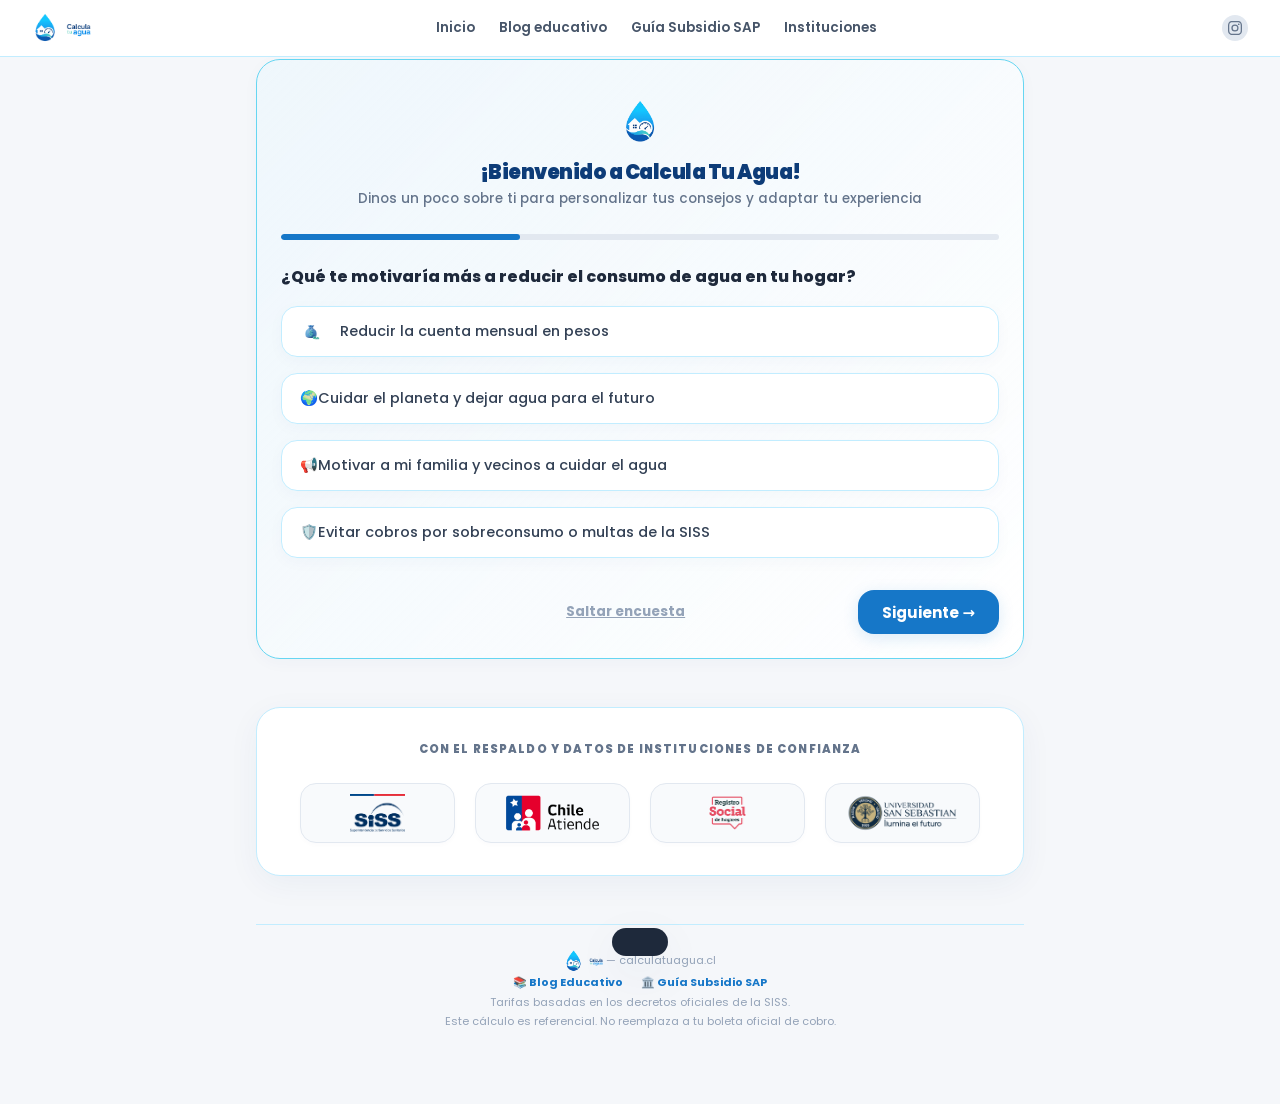
==== commit 2438514c: "Eliminar topbar duplicado/solapado y unificar el boton volver en la navegacion inferior de resultado" ====
--- a/index.html
+++ b/index.html
@@ -233,13 +233,6 @@
     <!-- ═══ PAGE 2: RESULTS CAROUSEL ═══ -->
     <div class="page" id="pageResults">
       <div class="carousel-wrapper">
-        <div class="carousel-topbar">
-          <button class="carousel-back" onclick="goBack()">← Volver a editar</button>
-          <img src="logo.png" alt="" style="height: 28px; width: auto; object-fit: contain;"
-            onerror="this.style.display='none';">
-          <div class="carousel-counter" id="carouselCounter">1 / 5</div>
-        </div>
-
         <div class="carousel-viewport" id="carouselViewport">
 
           <!-- PANEL 1: Tu Consumo -->
@@ -334,10 +327,13 @@
         </div>
 
         <div class="carousel-nav">
-          <div class="carousel-dots" id="carouselDots"></div>
+          <div style="display: flex; align-items: center; gap: 12px; justify-content: center; margin-bottom: 4px; width: 100%;">
+            <div class="carousel-dots" id="carouselDots"></div>
+            <span id="carouselCounter" style="font-size: 12px; font-weight: 700; color: var(--gray-400); background: var(--gray-100); padding: 2px 8px; border-radius: 12px;">1 / 5</span>
+          </div>
           <div class="carousel-buttons">
-            <button class="carousel-arrow carousel-prev" id="btnPrev" onclick="carouselPrev()" disabled>
-              ← Anterior
+            <button class="carousel-arrow carousel-prev" id="btnPrev" onclick="carouselPrev()">
+              ← Volver a editar
             </button>
             <button class="carousel-arrow carousel-next" id="btnNext" onclick="carouselNext()">
               Siguiente →
@@ -848,7 +844,15 @@
     function updateCarousel() {
       document.getElementById('carouselCounter').textContent = `${currentPanel + 1} / ${TOTAL_PANELS}`;
       document.getElementById('progressFill').style.width = `${((currentPanel + 1) / TOTAL_PANELS) * 100}%`;
-      document.getElementById('btnPrev').disabled = currentPanel === 0;
+      
+      const btnPrev = document.getElementById('btnPrev');
+      if (currentPanel === 0) {
+        btnPrev.textContent = '← Volver a editar';
+        btnPrev.disabled = false;
+      } else {
+        btnPrev.textContent = '← Anterior';
+        btnPrev.disabled = false;
+      }
       document.getElementById('btnNext').disabled = currentPanel === TOTAL_PANELS - 1;
 
       document.querySelectorAll('.carousel-dot').forEach((dot, i) => {
@@ -878,7 +882,12 @@
     }
 
     function carouselPrev() {
-      if (currentPanel > 0) { currentPanel--; updateCarousel(); }
+      if (currentPanel > 0) {
+        currentPanel--;
+        updateCarousel();
+      } else {
+        goBack();
+      }
     }
 
     function carouselGoTo(idx) {
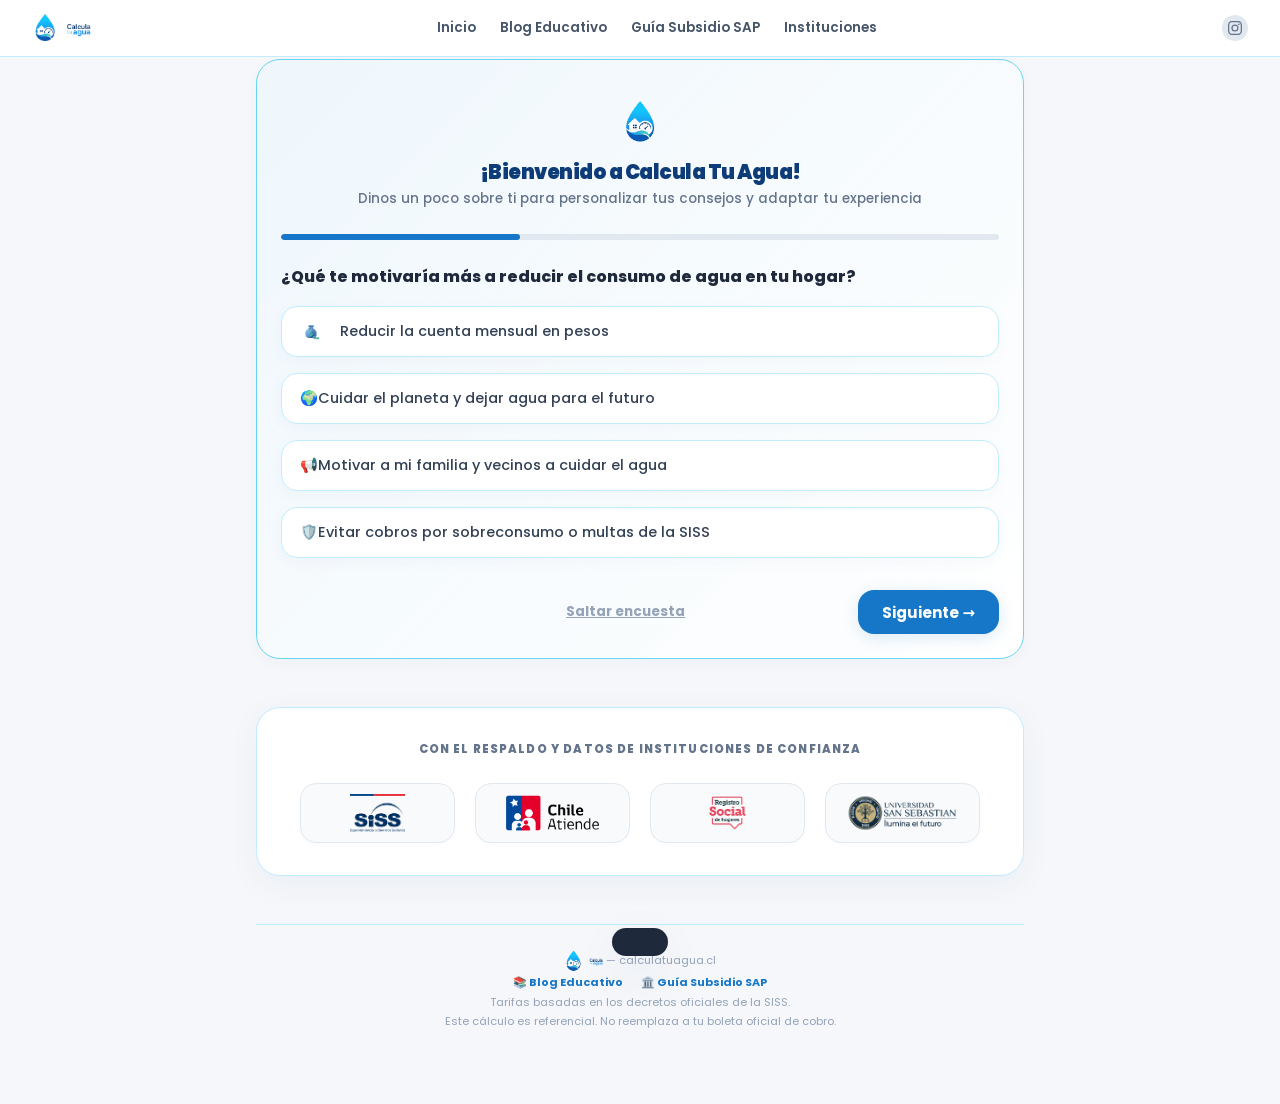
==== commit f6f284af: "Corregir responsividad de articulos agregando min-width: 0 y actualizar nombre del blog en cabecera " ====
--- a/index.html
+++ b/index.html
@@ -48,7 +48,7 @@
     </a>
     <nav class="header-nav">
       <a href="index.html">Inicio</a>
-      <a href="blog.html">Blog educativo</a>
+      <a href="blog.html">Blog Educativo</a>
       <a href="subsidio-sap.html">Guía Subsidio SAP</a>
       <a href="#institutionalSection">Instituciones</a>
     </nav>
